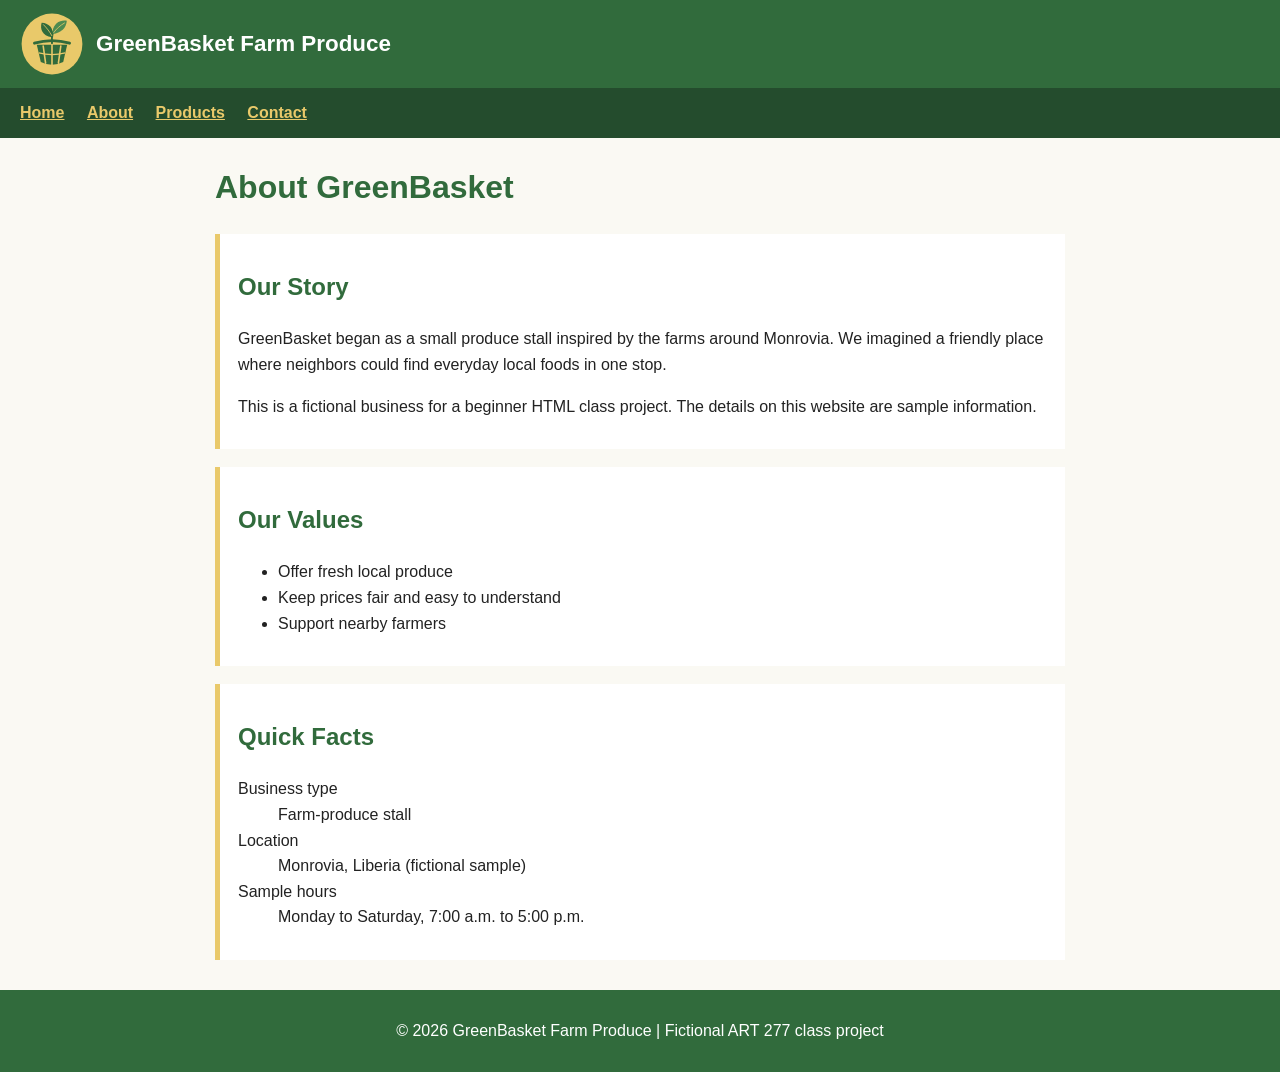
==== about.html @ 5e290a11 "Build GreenBasket farm produce website" ====
<!DOCTYPE html>
<html lang="en">
<head>
  <meta charset="UTF-8">
  <meta name="viewport" content="width=device-width, initial-scale=1.0">
  <title>GreenBasket Farm Produce | About</title>
  <link rel="stylesheet" href="style.css">
</head>
<body>
  <!-- The header shows the stall logo and name. -->
  <header>
    <img src="images/logo.svg" alt="GreenBasket leaf growing from a produce basket">
    <span class="brand">GreenBasket Farm Produce</span>
  </header>

  <!-- These links let visitors move between all four pages. -->
  <nav aria-label="Main navigation">
    <a href="index.html">Home</a>
    <a href="about.html">About</a>
    <a href="services.html">Products</a>
    <a href="contact.html">Contact</a>
  </nav>

  <!-- The main section groups the story, values, and quick facts. -->
  <main>
    <h1>About GreenBasket</h1>
    <!-- This paragraph group tells the fictional business story. -->
    <div class="box">
      <h2>Our Story</h2>
      <p>GreenBasket began as a small produce stall inspired by the farms around Monrovia. We imagined a friendly place where neighbors could find everyday local foods in one stop.</p>
      <p>This is a fictional business for a beginner HTML class project. The details on this website are sample information.</p>
    </div>

    <!-- This unordered list names the values behind the stall. -->
    <div class="box">
      <h2>Our Values</h2>
      <ul>
        <li>Offer fresh local produce</li>
        <li>Keep prices fair and easy to understand</li>
        <li>Support nearby farmers</li>
      </ul>
    </div>

    <!-- This description list pairs quick-fact terms with their details. -->
    <div class="box">
      <h2>Quick Facts</h2>
      <dl>
        <dt>Business type</dt><dd>Farm-produce stall</dd>
        <dt>Location</dt><dd>Monrovia, Liberia (fictional sample)</dd>
        <dt>Sample hours</dt><dd>Monday to Saturday, 7:00 a.m. to 5:00 p.m.</dd>
      </dl>
    </div>
  </main>

  <!-- The footer identifies this as a class project. -->
  <footer><p>&copy; 2026 GreenBasket Farm Produce | Fictional ART 277 class project</p></footer>
</body>
</html>
---- style.css ----
/* These colors are used throughout the GreenBasket pages. */
:root {
  --green: #316B3C;
  --gold: #E9C96A;
}

/* Basic text and page colors keep the site easy to read. */
body {
  margin: 0;
  font-family: Arial, sans-serif;
  line-height: 1.6;
  color: #222;
  background: #faf9f3;
}

/* The header holds the logo and the business name. */
header {
  display: flex;
  align-items: center;
  gap: 12px;
  padding: 12px 20px;
  background: var(--green);
  color: white;
}

header img { width: 64px; height: 64px; }
.brand { font-size: 1.4rem; font-weight: bold; }

/* The navigation links appear below the header. */
nav { padding: 12px 20px; background: #244c2d; }
nav a { margin-right: 18px; color: var(--gold); font-weight: bold; }
nav a:hover { color: white; }

/* Main content stays centered and readable on wide screens. */
main { max-width: 850px; margin: 24px auto; padding: 0 20px; }
h1, h2 { color: var(--green); }
.box { margin: 18px 0; padding: 14px 18px; background: white; border-left: 5px solid var(--gold); }
.highlight { color: var(--green); font-weight: bold; }
.home-image { display: block; width: 100%; max-width: 520px; height: auto; }

/* Produce pictures sit beside each other when there is enough room. */
.produce-gallery { display: flex; flex-wrap: wrap; gap: 12px; }
.produce-gallery figure { margin: 0; text-align: center; }
.produce-gallery img { display: block; width: 220px; height: 160px; object-fit: cover; border: 2px solid var(--gold); }
.produce-gallery figcaption { font-weight: bold; }

/* The price table uses clear borders and headings. */
table { width: 100%; border-collapse: collapse; background: white; }
th, td { padding: 9px; border: 1px solid #999; text-align: left; }
th { background: var(--green); color: white; }

/* Form controls are shown on separate lines with clear labels. */
label { display: block; margin-top: 12px; font-weight: bold; }
input, select, textarea { box-sizing: border-box; display: block; width: 100%; max-width: 420px; padding: 8px; font: inherit; }
button { margin-top: 14px; padding: 9px 16px; border: 0; background: var(--green); color: white; font: inherit; cursor: pointer; }
button:hover { background: #244c2d; }

/* The footer closes every page with the project note. */
footer { margin-top: 30px; padding: 12px; background: var(--green); color: white; text-align: center; }

/* On narrow screens, navigation links get more room to wrap. */
@media (max-width: 480px) {
  nav a { display: inline-block; margin: 4px 14px 4px 0; }
  .brand { font-size: 1.1rem; }
}
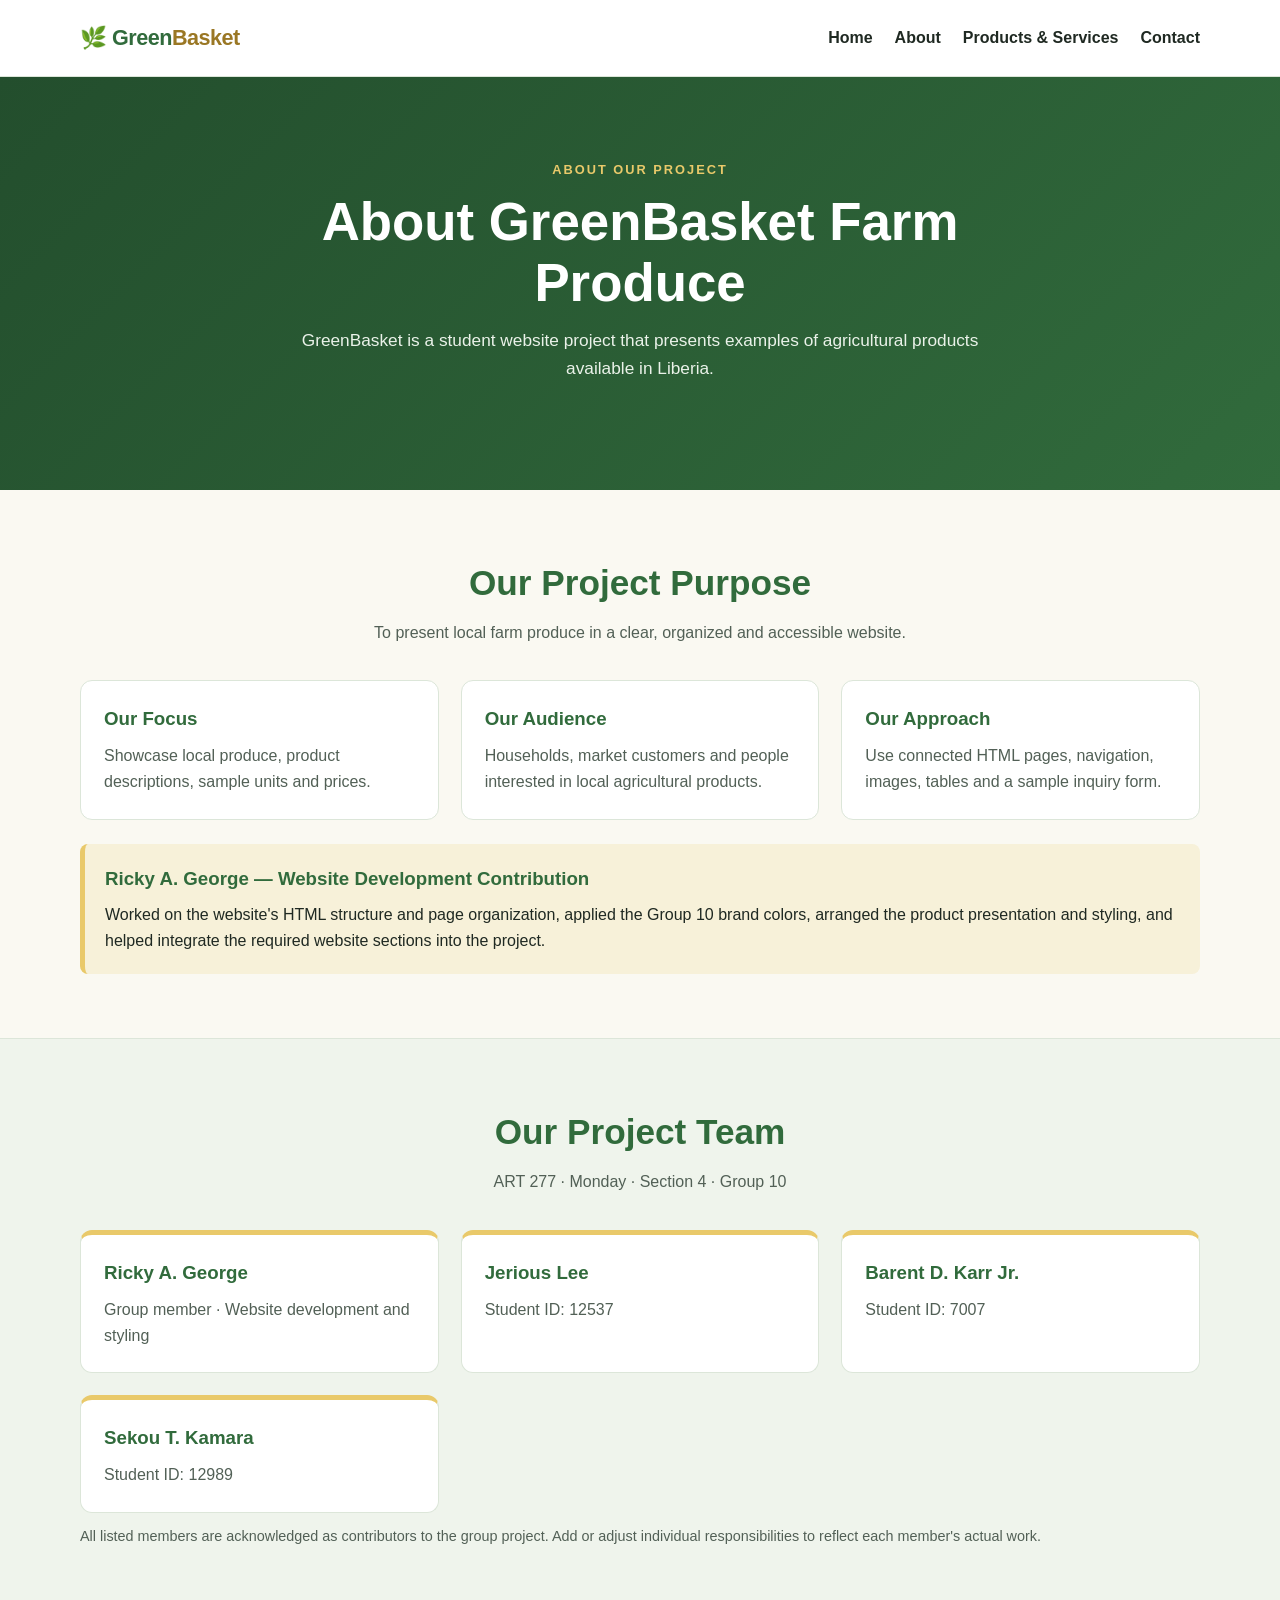
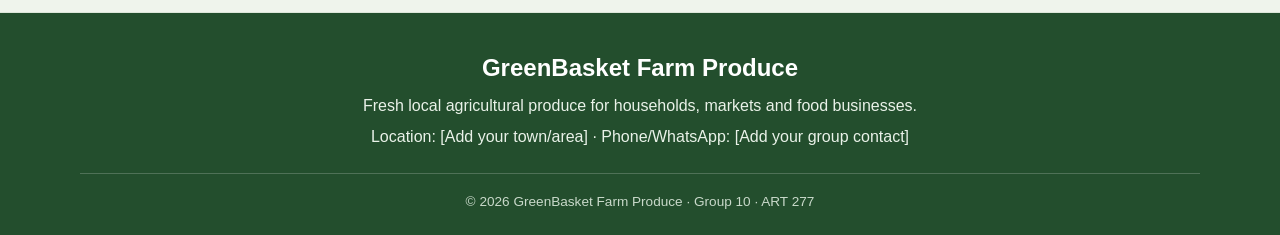
==== commit 5e369595: "Publish full Group 10 GreenBasket website" ====
--- a/about.html
+++ b/about.html
@@ -1,58 +1,32 @@
 <!DOCTYPE html>
-<html lang="en">
-<head>
-  <meta charset="UTF-8">
-  <meta name="viewport" content="width=device-width, initial-scale=1.0">
-  <title>GreenBasket Farm Produce | About</title>
-  <link rel="stylesheet" href="style.css">
-</head>
-<body>
-  <!-- The header shows the stall logo and name. -->
-  <header>
-    <img src="images/logo.svg" alt="GreenBasket leaf growing from a produce basket">
-    <span class="brand">GreenBasket Farm Produce</span>
-  </header>
-
-  <!-- These links let visitors move between all four pages. -->
-  <nav aria-label="Main navigation">
-    <a href="index.html">Home</a>
-    <a href="about.html">About</a>
-    <a href="services.html">Products</a>
-    <a href="contact.html">Contact</a>
-  </nav>
-
-  <!-- The main section groups the story, values, and quick facts. -->
-  <main>
-    <h1>About GreenBasket</h1>
-    <!-- This paragraph group tells the fictional business story. -->
-    <div class="box">
-      <h2>Our Story</h2>
-      <p>GreenBasket began as a small produce stall inspired by the farms around Monrovia. We imagined a friendly place where neighbors could find everyday local foods in one stop.</p>
-      <p>This is a fictional business for a beginner HTML class project. The details on this website are sample information.</p>
-    </div>
-
-    <!-- This unordered list names the values behind the stall. -->
-    <div class="box">
-      <h2>Our Values</h2>
-      <ul>
-        <li>Offer fresh local produce</li>
-        <li>Keep prices fair and easy to understand</li>
-        <li>Support nearby farmers</li>
-      </ul>
-    </div>
-
-    <!-- This description list pairs quick-fact terms with their details. -->
-    <div class="box">
-      <h2>Quick Facts</h2>
-      <dl>
-        <dt>Business type</dt><dd>Farm-produce stall</dd>
-        <dt>Location</dt><dd>Monrovia, Liberia (fictional sample)</dd>
-        <dt>Sample hours</dt><dd>Monday to Saturday, 7:00 a.m. to 5:00 p.m.</dd>
-      </dl>
-    </div>
-  </main>
-
-  <!-- The footer identifies this as a class project. -->
-  <footer><p>&copy; 2026 GreenBasket Farm Produce | Fictional ART 277 class project</p></footer>
-</body>
-</html>
+<html lang="en"><head><meta charset="UTF-8"><meta name="viewport" content="width=device-width, initial-scale=1.0">
+<title>About GreenBasket | Our Team</title><link rel="stylesheet" href="style.css"></head><body>
+<header class="site-header"><div class="container navbar">
+<a class="brand" href="index.html">🌿 Green<span>Basket</span></a>
+<nav aria-label="Main navigation"><ul class="nav-links">
+<li><a href="index.html">Home</a></li><li><a href="about.html">About</a></li>
+<li><a href="services.html">Products &amp; Services</a></li><li><a href="contact.html">Contact</a></li>
+</ul></nav></div></header><main>
+<section class="hero"><div class="hero-content"><div class="eyebrow">About our project</div><h1>About GreenBasket Farm Produce</h1>
+<p>GreenBasket is a student website project that presents examples of agricultural products available in Liberia.</p></div></section>
+<section><div class="container"><div class="section-heading"><h2>Our Project Purpose</h2><p>To present local farm produce in a clear, organized and accessible website.</p></div>
+<div class="grid"><div class="info-card"><h3>Our Focus</h3><p>Showcase local produce, product descriptions, sample units and prices.</p></div>
+<div class="info-card"><h3>Our Audience</h3><p>Households, market customers and people interested in local agricultural products.</p></div>
+<div class="info-card"><h3>Our Approach</h3><p>Use connected HTML pages, navigation, images, tables and a sample inquiry form.</p></div></div>
+<div class="contribution"><h3>Ricky A. George — Website Development Contribution</h3>
+<p>Worked on the website's HTML structure and page organization, applied the Group 10 brand colors, arranged the product presentation and styling, and helped integrate the required website sections into the project.</p></div>
+</div></section>
+<section class="soft-section"><div class="container"><div class="section-heading"><h2>Our Project Team</h2><p>ART 277 · Monday · Section 4 · Group 10</p></div>
+<div class="grid">
+<div class="info-card team-card"><h3>Ricky A. George</h3><p>Group member · Website development and styling</p></div>
+<div class="info-card team-card"><h3>Jerious Lee</h3><p>Student ID: 12537</p></div>
+<div class="info-card team-card"><h3>Barent D. Karr Jr.</h3><p>Student ID: 7007</p></div>
+<div class="info-card team-card"><h3>Sekou T. Kamara</h3><p>Student ID: 12989</p></div>
+</div><p class="note">All listed members are acknowledged as contributors to the group project. Add or adjust individual responsibilities to reflect each member's actual work.</p>
+</div></section>
+</main><footer><div class="container">
+<h2>GreenBasket Farm Produce</h2>
+<p>Fresh local agricultural produce for households, markets and food businesses.</p>
+<p>Location: [Add your town/area] · Phone/WhatsApp: [Add your group contact]</p>
+<div class="footer-bottom">© 2026 GreenBasket Farm Produce · Group 10 · ART 277</div>
+</div></footer></body></html>
--- a/style.css
+++ b/style.css
@@ -1,65 +1,190 @@
-/* These colors are used throughout the GreenBasket pages. */
 :root {
-  --green: #316B3C;
-  --gold: #E9C96A;
+  --primary-green: #316B3C;
+  --secondary-green: #427D4B;
+  --accent-yellow: #E9C96A;
+  --accent-yellow-hover: #D8B653;
+  --cream: #FAF9F2;
+  --white: #FFFFFF;
+  --tint: #EFF4EC;
+  --dark: #1F2922;
+  --muted: #526056;
+  --border: #DCE6D9;
+  --radius: 12px;
+  --shadow: 0 5px 18px rgba(49, 107, 60, .09);
 }
 
-/* Basic text and page colors keep the site easy to read. */
+* { box-sizing: border-box; margin: 0; padding: 0; }
+html { scroll-behavior: smooth; }
 body {
-  margin: 0;
-  font-family: Arial, sans-serif;
-  line-height: 1.6;
-  color: #222;
-  background: #faf9f3;
+  font-family: Arial, Helvetica, sans-serif;
+  background: var(--cream);
+  color: var(--dark);
+  line-height: 1.65;
 }
+img { display: block; max-width: 100%; }
+a { color: inherit; text-decoration: none; }
+.container { width: min(92%, 1120px); margin: auto; }
 
-/* The header holds the logo and the business name. */
-header {
+.site-header {
+  background: var(--white);
+  border-bottom: 1px solid var(--border);
+  position: sticky;
+  top: 0;
+  z-index: 10;
+}
+.navbar {
+  min-height: 76px;
   display: flex;
   align-items: center;
-  gap: 12px;
+  justify-content: space-between;
+  gap: 20px;
+}
+.brand {
+  color: var(--primary-green);
+  font-size: 1.35rem;
+  font-weight: 800;
+  letter-spacing: -.5px;
+}
+.brand span { color: #9A7724; }
+.nav-links {
+  list-style: none;
+  display: flex;
+  flex-wrap: wrap;
+  gap: 22px;
+}
+.nav-links a { font-weight: 700; color: var(--dark); }
+.nav-links a:hover, .nav-links a.active { color: var(--primary-green); }
+
+.hero {
+  color: var(--white);
+  text-align: center;
+  padding: 82px 18px;
+  background: linear-gradient(135deg, #234E2D, var(--primary-green));
+}
+.hero-content { max-width: 790px; margin: auto; }
+.eyebrow {
+  color: var(--accent-yellow);
+  text-transform: uppercase;
+  letter-spacing: 2px;
+  font-size: .8rem;
+  font-weight: 800;
+}
+.hero h1 { font-size: clamp(2rem, 5vw, 3.3rem); line-height: 1.15; margin: 12px 0; }
+.hero p { color: #EAF2E9; font-size: 1.08rem; margin: 0 auto 25px; max-width: 700px; }
+.button {
+  display: inline-block;
   padding: 12px 20px;
-  background: var(--green);
-  color: white;
+  border-radius: 8px;
+  background: var(--accent-yellow);
+  color: #243B27;
+  font-weight: 800;
+  border: 0;
+  cursor: pointer;
 }
+.button:hover { background: var(--accent-yellow-hover); }
+.button-outline {
+  background: transparent;
+  color: var(--white);
+  border: 1px solid rgba(255,255,255,.75);
+  margin-left: 8px;
+}
+.button-outline:hover { background: rgba(255,255,255,.12); }
 
-header img { width: 64px; height: 64px; }
-.brand { font-size: 1.4rem; font-weight: bold; }
+section { padding: 64px 0; }
+.section-heading { text-align: center; max-width: 720px; margin: 0 auto 34px; }
+.section-heading h2 { color: var(--primary-green); font-size: clamp(1.7rem, 4vw, 2.2rem); }
+.section-heading p { color: var(--muted); margin-top: 8px; }
+.grid { display: grid; grid-template-columns: repeat(3, 1fr); gap: 22px; }
+.card {
+  background: var(--white);
+  border: 1px solid var(--border);
+  border-radius: var(--radius);
+  overflow: hidden;
+  box-shadow: var(--shadow);
+}
+.card-body { padding: 20px; }
+.card h3 { color: var(--primary-green); margin-bottom: 7px; }
+.card p { color: var(--muted); }
+.product-image { background: var(--tint); aspect-ratio: 4 / 3; overflow: hidden; }
+.product-image img { width: 100%; height: 100%; object-fit: cover; }
+.tag {
+  display: inline-block;
+  background: var(--tint);
+  color: var(--primary-green);
+  border-radius: 30px;
+  padding: 4px 10px;
+  font-size: .75rem;
+  font-weight: 800;
+  margin-bottom: 10px;
+}
+.soft-section { background: var(--tint); border-block: 1px solid var(--border); }
+.info-card {
+  padding: 23px;
+  border: 1px solid var(--border);
+  border-radius: var(--radius);
+  background: var(--white);
+}
+.info-card h3 { color: var(--primary-green); margin-bottom: 8px; }
+.info-card p { color: var(--muted); }
+.team-card { border-top: 5px solid var(--accent-yellow); }
+.contribution {
+  background: #F7F1D9;
+  border-left: 5px solid var(--accent-yellow);
+  border-radius: 8px;
+  padding: 20px;
+  margin-top: 24px;
+}
+.contribution h3 { color: var(--primary-green); margin-bottom: 7px; }
 
-/* The navigation links appear below the header. */
-nav { padding: 12px 20px; background: #244c2d; }
-nav a { margin-right: 18px; color: var(--gold); font-weight: bold; }
-nav a:hover { color: white; }
+.table-wrap { overflow-x: auto; background: var(--white); border-radius: var(--radius); box-shadow: var(--shadow); }
+table { width: 100%; border-collapse: collapse; min-width: 560px; }
+th, td { padding: 15px 17px; text-align: left; border-bottom: 1px solid var(--border); }
+th { background: var(--primary-green); color: var(--white); }
+tr:nth-child(even) td { background: #F7FAF5; }
+.note { color: var(--muted); font-size: .9rem; margin-top: 12px; }
 
-/* Main content stays centered and readable on wide screens. */
-main { max-width: 850px; margin: 24px auto; padding: 0 20px; }
-h1, h2 { color: var(--green); }
-.box { margin: 18px 0; padding: 14px 18px; background: white; border-left: 5px solid var(--gold); }
-.highlight { color: var(--green); font-weight: bold; }
-.home-image { display: block; width: 100%; max-width: 520px; height: auto; }
+.steps { counter-reset: step; }
+.step { position: relative; }
+.step-number {
+  display: inline-block;
+  background: var(--accent-yellow);
+  color: var(--primary-green);
+  padding: 4px 11px;
+  border-radius: 6px;
+  font-weight: 800;
+  margin-bottom: 10px;
+}
+form { display: grid; gap: 14px; }
+label { display: block; font-weight: 700; margin-bottom: 5px; }
+input, select, textarea {
+  width: 100%;
+  padding: 12px;
+  border: 1px solid #C8D5C7;
+  border-radius: 7px;
+  background: var(--white);
+  font: inherit;
+}
+textarea { min-height: 125px; resize: vertical; }
+.form-note { color: var(--muted); font-size: .9rem; }
 
-/* Produce pictures sit beside each other when there is enough room. */
-.produce-gallery { display: flex; flex-wrap: wrap; gap: 12px; }
-.produce-gallery figure { margin: 0; text-align: center; }
-.produce-gallery img { display: block; width: 220px; height: 160px; object-fit: cover; border: 2px solid var(--gold); }
-.produce-gallery figcaption { font-weight: bold; }
+footer {
+  background: #234E2D;
+  color: #EAF2E9;
+  text-align: center;
+  padding: 35px 0 22px;
+}
+footer h2 { color: var(--white); margin-bottom: 5px; }
+footer p { margin: 5px 0; }
+.footer-bottom { border-top: 1px solid rgba(255,255,255,.2); margin-top: 22px; padding-top: 17px; font-size: .85rem; color: #C9D9CA; }
 
-/* The price table uses clear borders and headings. */
-table { width: 100%; border-collapse: collapse; background: white; }
-th, td { padding: 9px; border: 1px solid #999; text-align: left; }
-th { background: var(--green); color: white; }
-
-/* Form controls are shown on separate lines with clear labels. */
-label { display: block; margin-top: 12px; font-weight: bold; }
-input, select, textarea { box-sizing: border-box; display: block; width: 100%; max-width: 420px; padding: 8px; font: inherit; }
-button { margin-top: 14px; padding: 9px 16px; border: 0; background: var(--green); color: white; font: inherit; cursor: pointer; }
-button:hover { background: #244c2d; }
-
-/* The footer closes every page with the project note. */
-footer { margin-top: 30px; padding: 12px; background: var(--green); color: white; text-align: center; }
-
-/* On narrow screens, navigation links get more room to wrap. */
-@media (max-width: 480px) {
-  nav a { display: inline-block; margin: 4px 14px 4px 0; }
-  .brand { font-size: 1.1rem; }
+@media (max-width: 760px) {
+  .navbar { flex-direction: column; justify-content: center; padding: 15px 0; }
+  .nav-links { justify-content: center; gap: 13px 18px; }
+  .grid { grid-template-columns: 1fr 1fr; }
+  section { padding: 48px 0; }
+  .hero { padding: 62px 16px; }
 }
+@media (max-width: 520px) {
+  .grid { grid-template-columns: 1fr; }
+  .button-outline { margin: 10px 0 0; }
+}
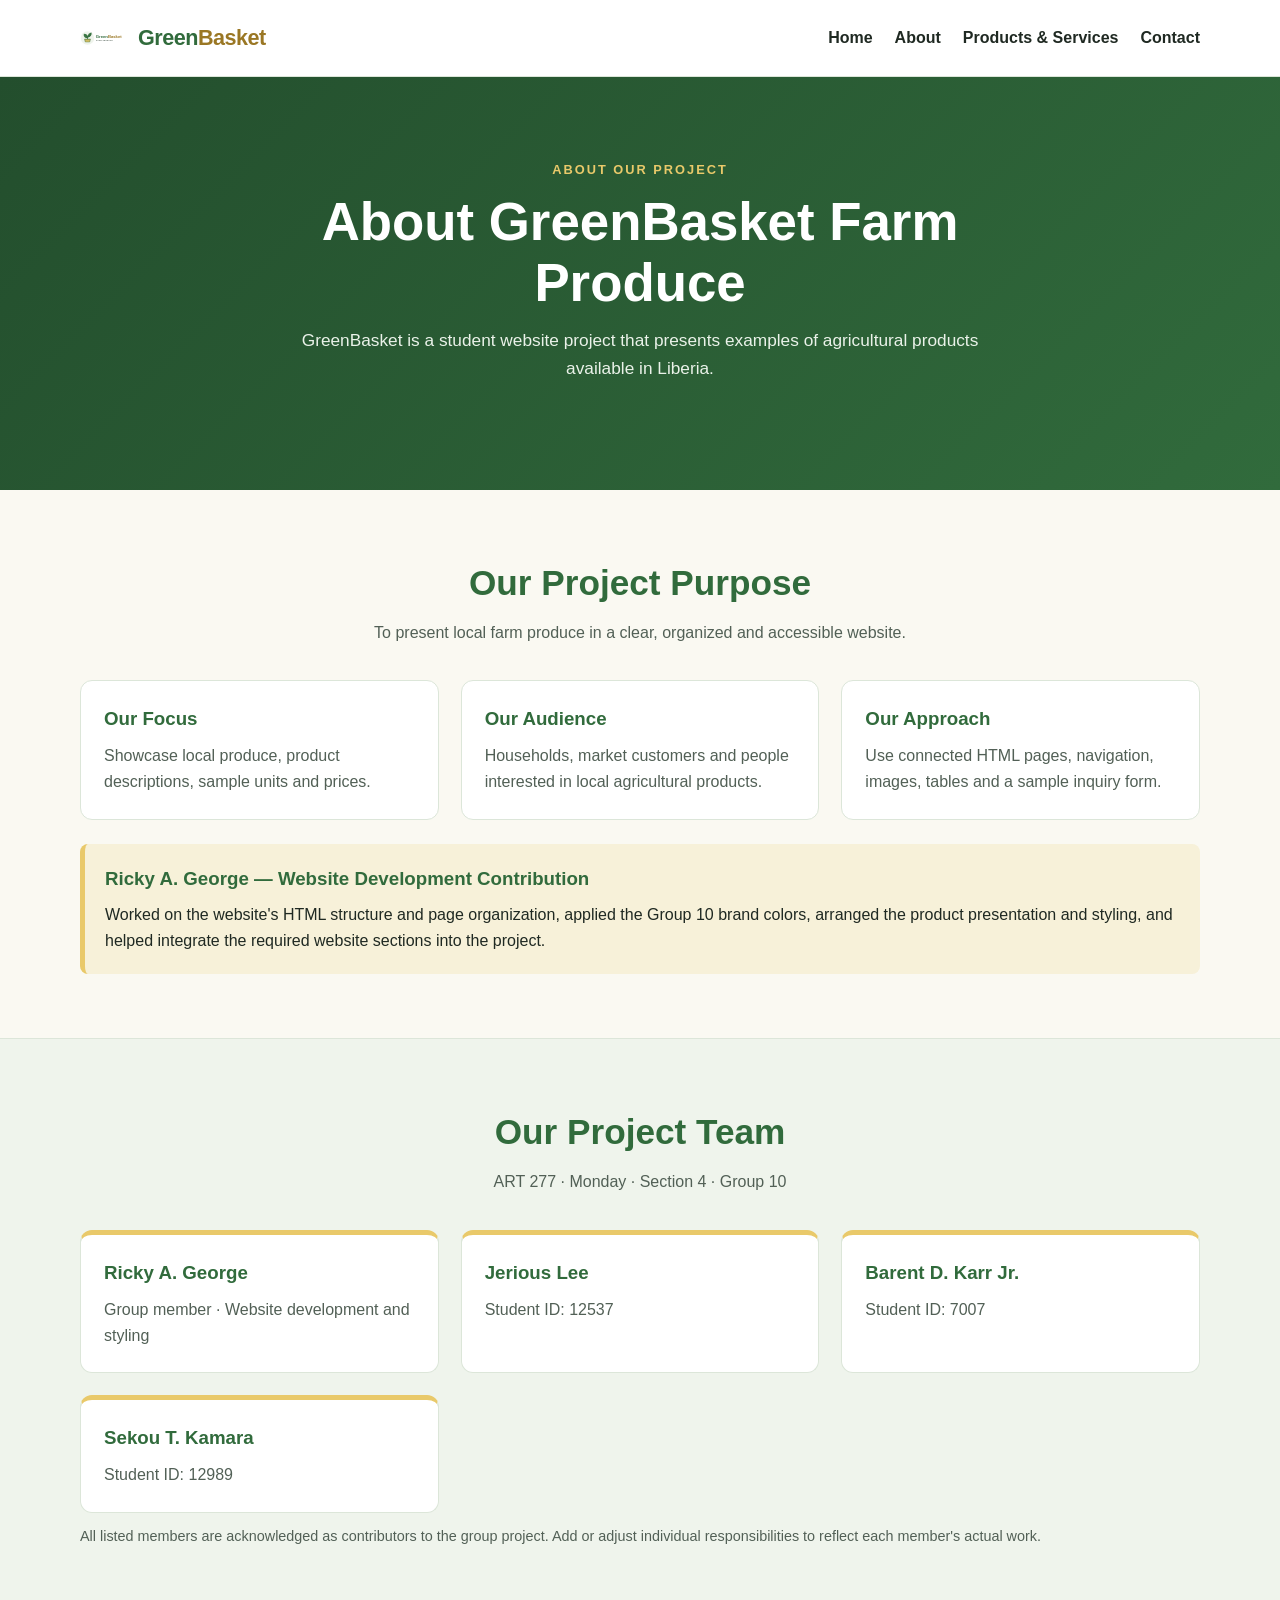
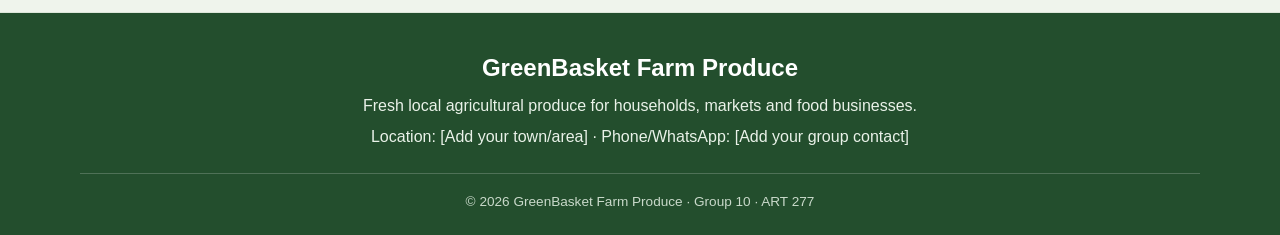
==== commit 47395d18: "Replace produce SVGs with refreshed GreenBasket logo" ====
--- a/about.html
+++ b/about.html
@@ -1,8 +1,8 @@
-<!DOCTYPE html>
+﻿<!DOCTYPE html>
 <html lang="en"><head><meta charset="UTF-8"><meta name="viewport" content="width=device-width, initial-scale=1.0">
 <title>About GreenBasket | Our Team</title><link rel="stylesheet" href="style.css"></head><body>
 <header class="site-header"><div class="container navbar">
-<a class="brand" href="index.html">🌿 Green<span>Basket</span></a>
+<a class="brand" href="index.html"><img src="images/logo.svg" alt="" /><span class="brand-name">Green<span>Basket</span></span></a>
 <nav aria-label="Main navigation"><ul class="nav-links">
 <li><a href="index.html">Home</a></li><li><a href="about.html">About</a></li>
 <li><a href="services.html">Products &amp; Services</a></li><li><a href="contact.html">Contact</a></li>
@@ -30,3 +30,4 @@
 <p>Location: [Add your town/area] · Phone/WhatsApp: [Add your group contact]</p>
 <div class="footer-bottom">© 2026 GreenBasket Farm Produce · Group 10 · ART 277</div>
 </div></footer></body></html>
+
--- a/style.css
+++ b/style.css
@@ -1,4 +1,4 @@
-:root {
+﻿:root {
   --primary-green: #316B3C;
   --secondary-green: #427D4B;
   --accent-yellow: #E9C96A;
@@ -45,7 +45,9 @@
   font-weight: 800;
   letter-spacing: -.5px;
 }
-.brand span { color: #9A7724; }
+.brand-name > span { color: #9A7724; }
+.brand { display: inline-flex; align-items: center; gap: 10px; }
+.brand > img { width: 48px; height: 48px; }
 .nav-links {
   list-style: none;
   display: flex;
@@ -188,3 +190,5 @@
   .grid { grid-template-columns: 1fr; }
   .button-outline { margin: 10px 0 0; }
 }
+
+
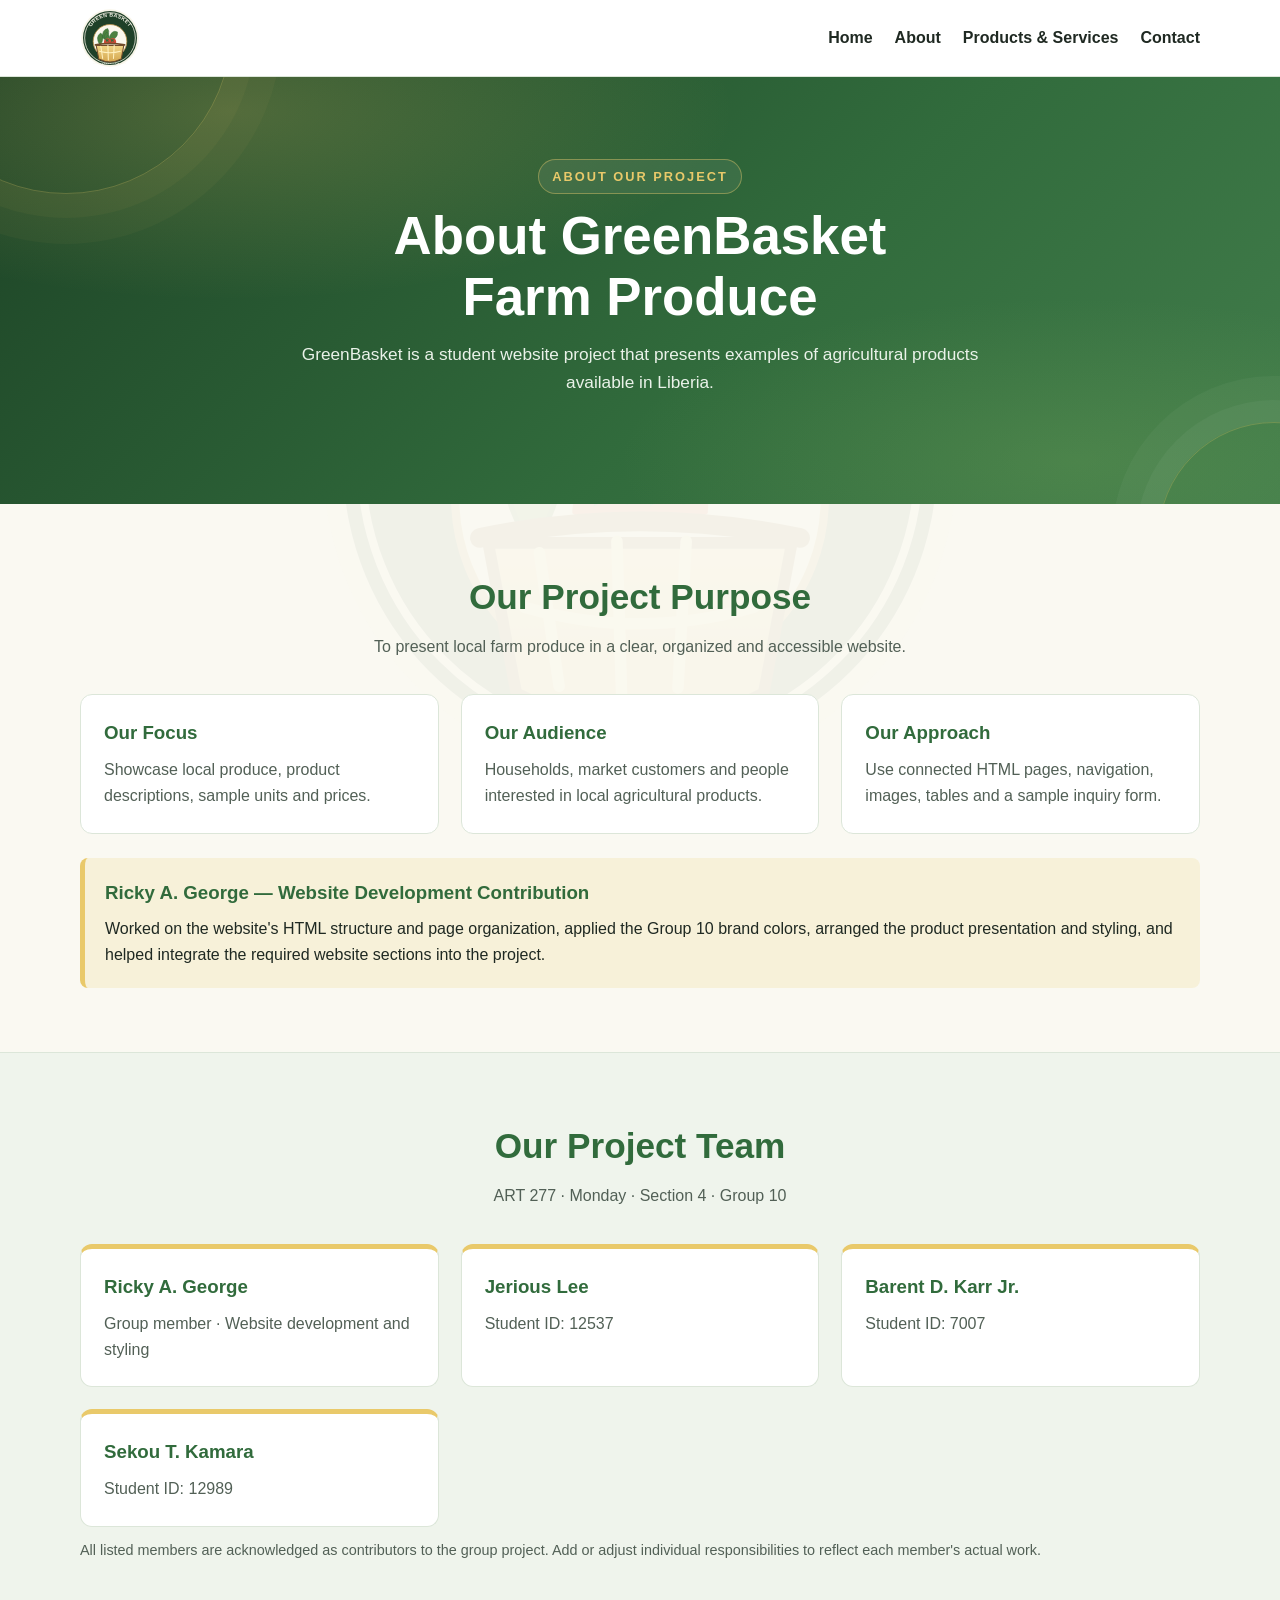
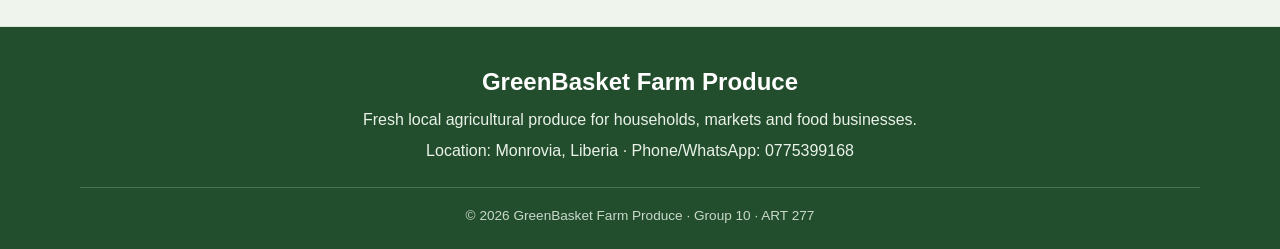
==== commit 66c30e74: "Use GreenBasket seal, watermark, and local contact details" ====
--- a/about.html
+++ b/about.html
@@ -2,7 +2,7 @@
 <html lang="en"><head><meta charset="UTF-8"><meta name="viewport" content="width=device-width, initial-scale=1.0">
 <title>About GreenBasket | Our Team</title><link rel="stylesheet" href="style.css"></head><body>
 <header class="site-header"><div class="container navbar">
-<a class="brand" href="index.html"><img src="images/logo.svg" alt="" /><span class="brand-name">Green<span>Basket</span></span></a>
+<a class="brand" href="index.html"><img src="images/logo.svg" alt="Green Basket Farm Produce logo" /></a>
 <nav aria-label="Main navigation"><ul class="nav-links">
 <li><a href="index.html">Home</a></li><li><a href="about.html">About</a></li>
 <li><a href="services.html">Products &amp; Services</a></li><li><a href="contact.html">Contact</a></li>
@@ -27,7 +27,9 @@
 </main><footer><div class="container">
 <h2>GreenBasket Farm Produce</h2>
 <p>Fresh local agricultural produce for households, markets and food businesses.</p>
-<p>Location: [Add your town/area] · Phone/WhatsApp: [Add your group contact]</p>
+<p>Location: Monrovia, Liberia · Phone/WhatsApp: 0775399168</p>
 <div class="footer-bottom">© 2026 GreenBasket Farm Produce · Group 10 · ART 277</div>
 </div></footer></body></html>
 
+
+
--- a/style.css
+++ b/style.css
@@ -192,3 +192,35 @@
 }
 
 
+
+/* Fresh, lively details for the GreenBasket experience. */
+:root { --shadow: 0 12px 30px rgba(49, 107, 60, .12); }
+.site-header { backdrop-filter: blur(14px); background: rgba(255,255,255,.94); }
+.brand > img { width: 54px; height: 54px; transition: transform .25s ease; }
+.brand:hover > img { transform: rotate(-7deg) scale(1.06); }
+.nav-links a { position: relative; padding: 8px 0; }
+.nav-links a::after { content: ""; position: absolute; left: 0; right: 100%; bottom: 2px; height: 2px; background: var(--accent-yellow); transition: right .2s ease; }
+.nav-links a:hover::after, .nav-links a.active::after { right: 0; }
+.hero { position: relative; isolation: isolate; overflow: hidden; background: radial-gradient(ellipse at 18% 8%, rgba(233,201,106,.22), transparent 34%), radial-gradient(ellipse at 84% 90%, rgba(125,174,91,.24), transparent 30%), linear-gradient(135deg, #1D4326, #316B3C 58%, #427D4B); }
+.hero::before, .hero::after { content: ""; position: absolute; z-index: -1; border: 1px solid rgba(233,201,106,.26); border-radius: 50%; }
+.hero::before { width: 330px; height: 330px; top: -215px; left: -100px; box-shadow: 0 0 0 24px rgba(233,201,106,.04), 0 0 0 50px rgba(233,201,106,.035); }
+.hero::after { width: 230px; height: 230px; right: -110px; bottom: -150px; box-shadow: 0 0 0 22px rgba(255,255,255,.04), 0 0 0 46px rgba(255,255,255,.035); }
+.eyebrow { display: inline-block; padding: 6px 13px; border: 1px solid rgba(233,201,106,.42); border-radius: 999px; background: rgba(255,255,255,.07); }
+.hero h1 { text-wrap: balance; }
+.button { box-shadow: 0 7px 18px rgba(10,35,15,.18); transition: transform .2s ease, box-shadow .2s ease, background .2s ease; }
+.button:hover { transform: translateY(-3px); box-shadow: 0 11px 22px rgba(10,35,15,.23); }
+.card { transition: transform .25s ease, box-shadow .25s ease; }
+.card:hover { transform: translateY(-7px); box-shadow: 0 18px 36px rgba(49,107,60,.17); }
+.product-image img { transition: transform .45s cubic-bezier(.2,.7,.2,1); }
+.card:hover .product-image img { transform: scale(1.055); }
+.info-card { transition: transform .2s ease, border-color .2s ease, box-shadow .2s ease; }
+.info-card:hover { transform: translateY(-4px); border-color: rgba(49,107,60,.3); box-shadow: var(--shadow); }
+th { background: linear-gradient(105deg, #316B3C, #427D4B); }
+@media (prefers-reduced-motion: reduce) { *, *::before, *::after { scroll-behavior: auto !important; transition-duration: .01ms !important; animation-duration: .01ms !important; } }
+
+body::before { content: ''; position: fixed; inset: 0; z-index: 0; pointer-events: none; background: url('images/logo.svg') center 55% / min(72vw, 660px) no-repeat; opacity: .045; }
+
+
+body > * { position: relative; z-index: 1; }
+.brand > img { width: 60px; height: 60px; object-fit: contain; }
+
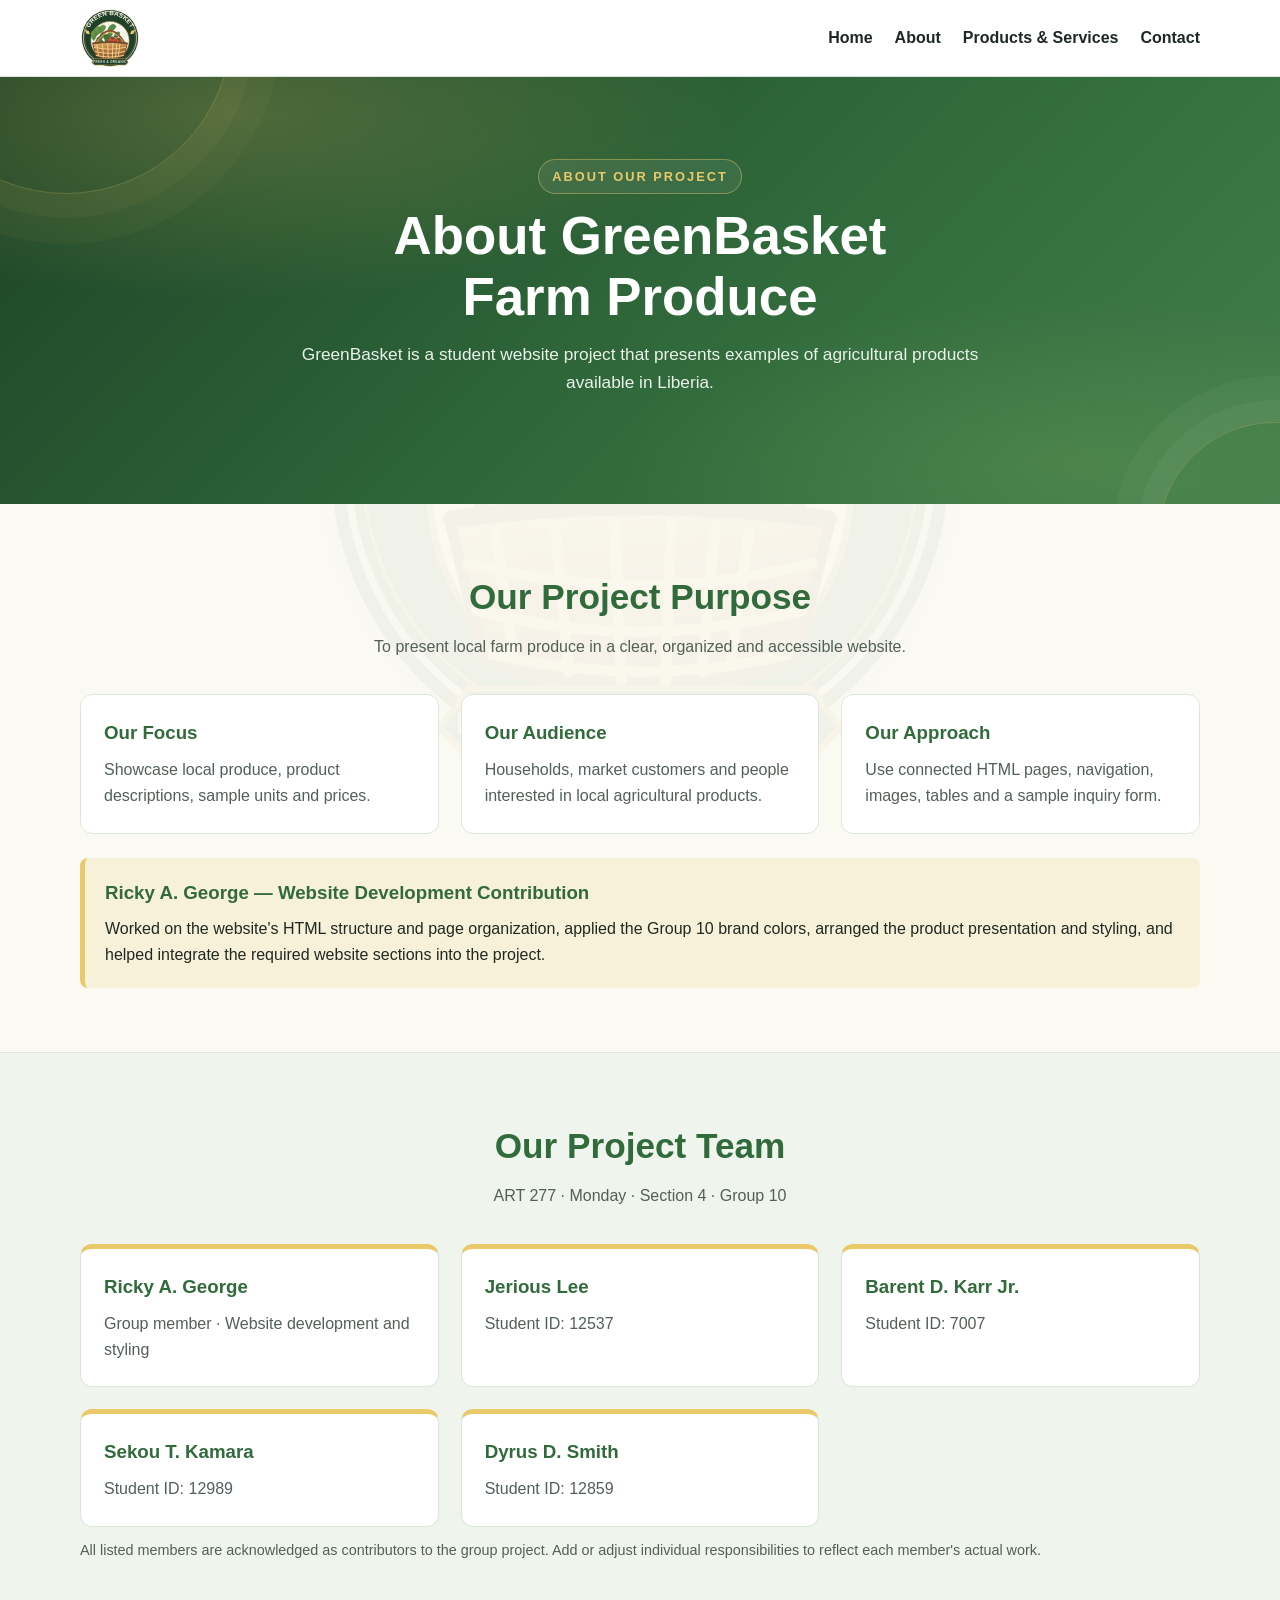
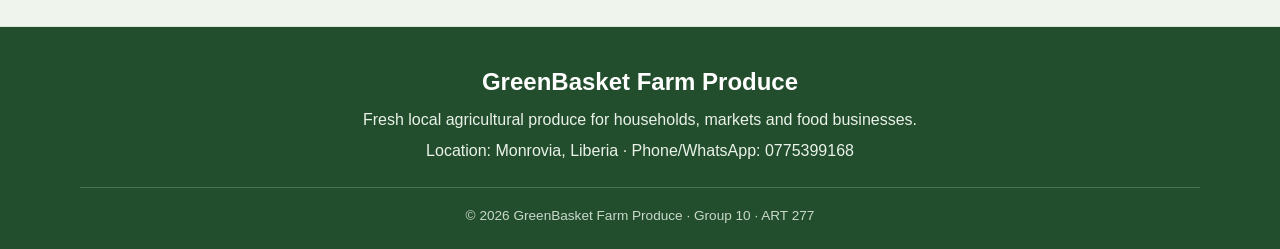
==== commit d0e26b22: "Use supplied seal style and add Dyrus Smith to team" ====
--- a/about.html
+++ b/about.html
@@ -22,6 +22,7 @@
 <div class="info-card team-card"><h3>Jerious Lee</h3><p>Student ID: 12537</p></div>
 <div class="info-card team-card"><h3>Barent D. Karr Jr.</h3><p>Student ID: 7007</p></div>
 <div class="info-card team-card"><h3>Sekou T. Kamara</h3><p>Student ID: 12989</p></div>
+<div class="info-card team-card"><h3>Dyrus D. Smith</h3><p>Student ID: 12859</p></div>
 </div><p class="note">All listed members are acknowledged as contributors to the group project. Add or adjust individual responsibilities to reflect each member's actual work.</p>
 </div></section>
 </main><footer><div class="container">
@@ -33,3 +34,4 @@
 
 
 
+
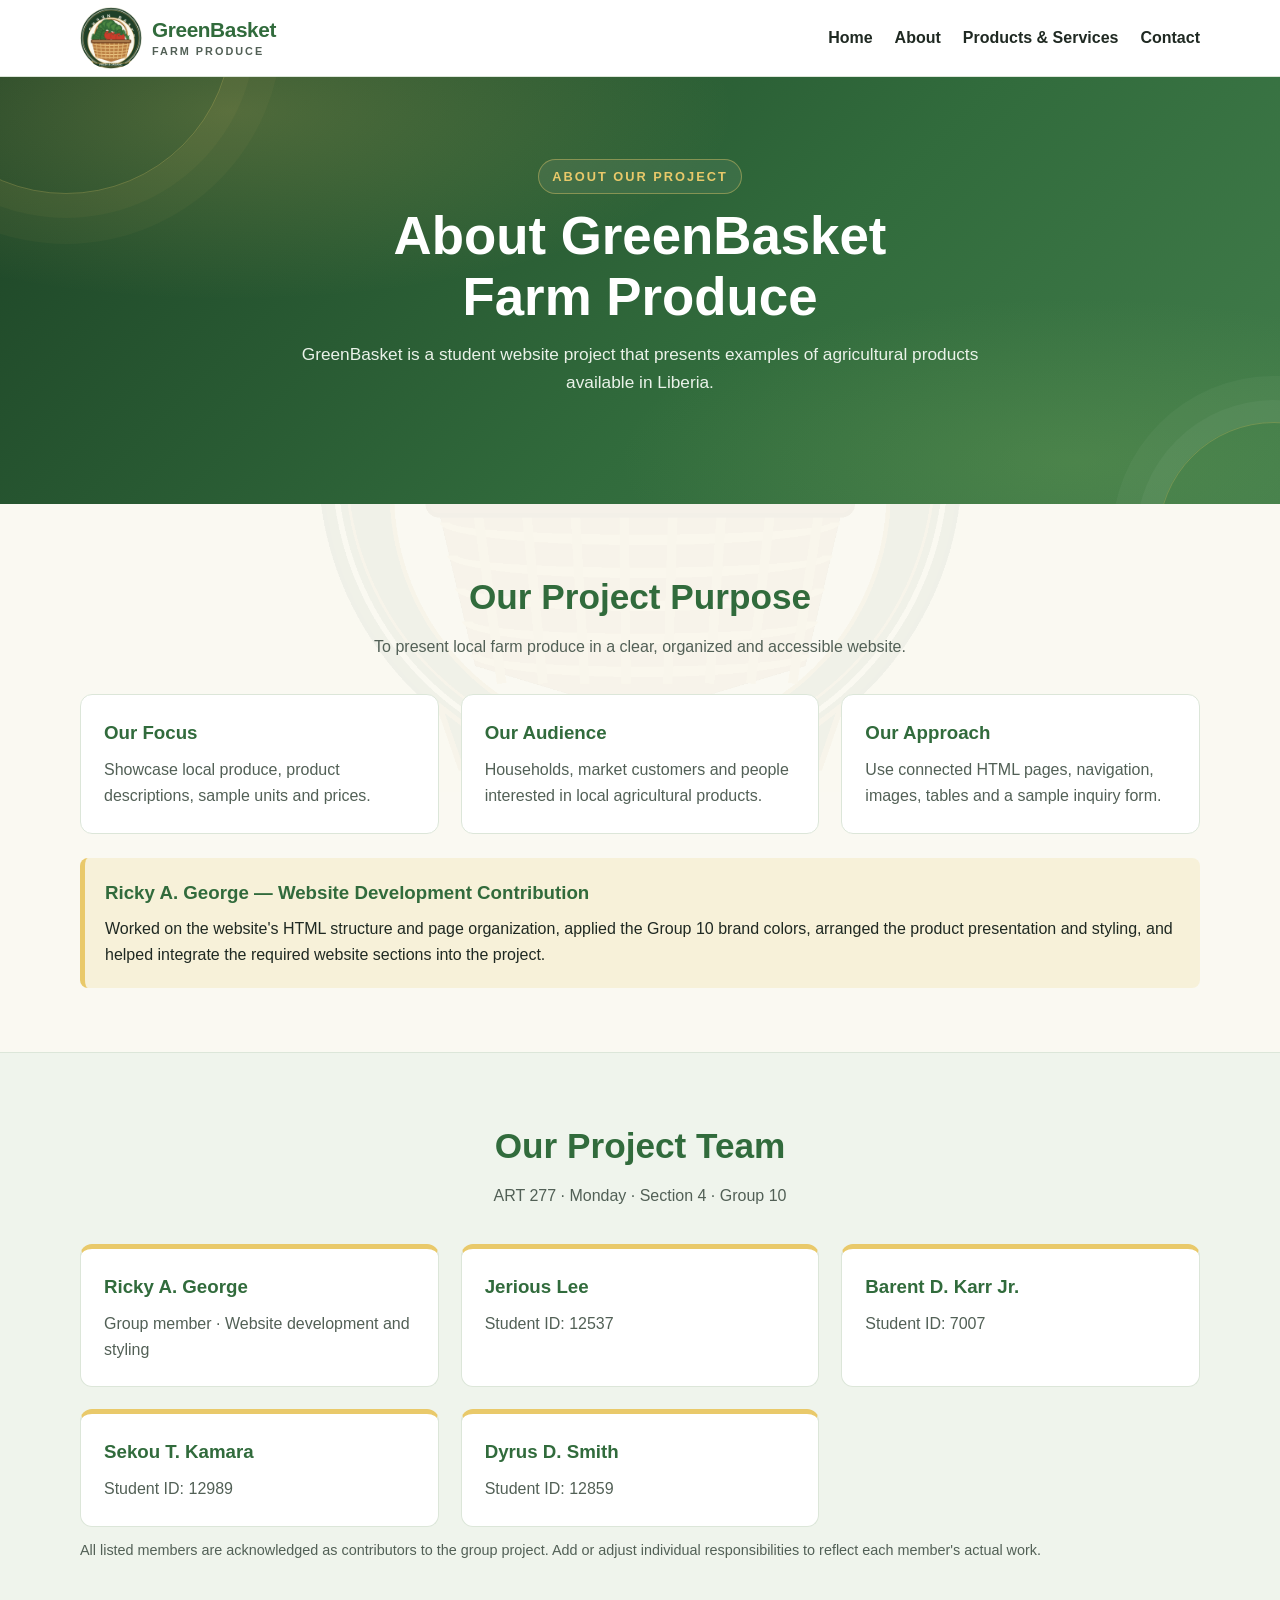
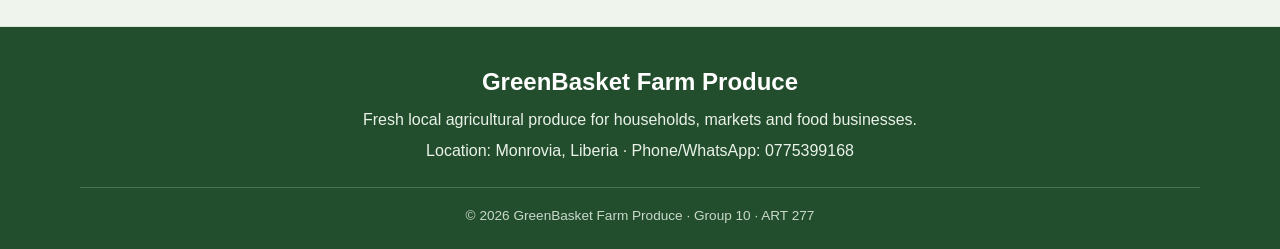
==== commit ebd40cd1: "Switch GreenBasket logo to PNG and show site name" ====
--- a/about.html
+++ b/about.html
@@ -2,7 +2,7 @@
 <html lang="en"><head><meta charset="UTF-8"><meta name="viewport" content="width=device-width, initial-scale=1.0">
 <title>About GreenBasket | Our Team</title><link rel="stylesheet" href="style.css"></head><body>
 <header class="site-header"><div class="container navbar">
-<a class="brand" href="index.html"><img src="images/logo.svg" alt="Green Basket Farm Produce logo" /></a>
+<a class="brand" href="index.html"><img src="images/logo.png" alt="Green Basket Farm Produce logo" /><span class="brand-name"><strong>GreenBasket</strong><small>Farm Produce</small></span></a>
 <nav aria-label="Main navigation"><ul class="nav-links">
 <li><a href="index.html">Home</a></li><li><a href="about.html">About</a></li>
 <li><a href="services.html">Products &amp; Services</a></li><li><a href="contact.html">Contact</a></li>
@@ -35,3 +35,4 @@
 
 
 
+
--- a/style.css
+++ b/style.css
@@ -218,9 +218,15 @@
 th { background: linear-gradient(105deg, #316B3C, #427D4B); }
 @media (prefers-reduced-motion: reduce) { *, *::before, *::after { scroll-behavior: auto !important; transition-duration: .01ms !important; animation-duration: .01ms !important; } }
 
-body::before { content: ''; position: fixed; inset: 0; z-index: 0; pointer-events: none; background: url('images/logo.svg') center 55% / min(72vw, 660px) no-repeat; opacity: .045; }
+body::before { content: ''; position: fixed; inset: 0; z-index: 0; pointer-events: none; background: url('images/logo.png') center 55% / min(72vw, 660px) no-repeat; opacity: .045; }
 
 
 body > * { position: relative; z-index: 1; }
 .brand > img { width: 60px; height: 60px; object-fit: contain; }
 
+
+.brand-name { display: grid; line-height: 1.05; color: var(--primary-green); }
+.brand-name strong { font-size: 1.3rem; letter-spacing: -.4px; }
+.brand-name small { margin-top: 5px; color: var(--muted); font-size: .68rem; font-weight: 800; letter-spacing: 2px; text-transform: uppercase; }
+.brand > img { width: 62px; height: 62px; border-radius: 50%; object-fit: cover; }
+
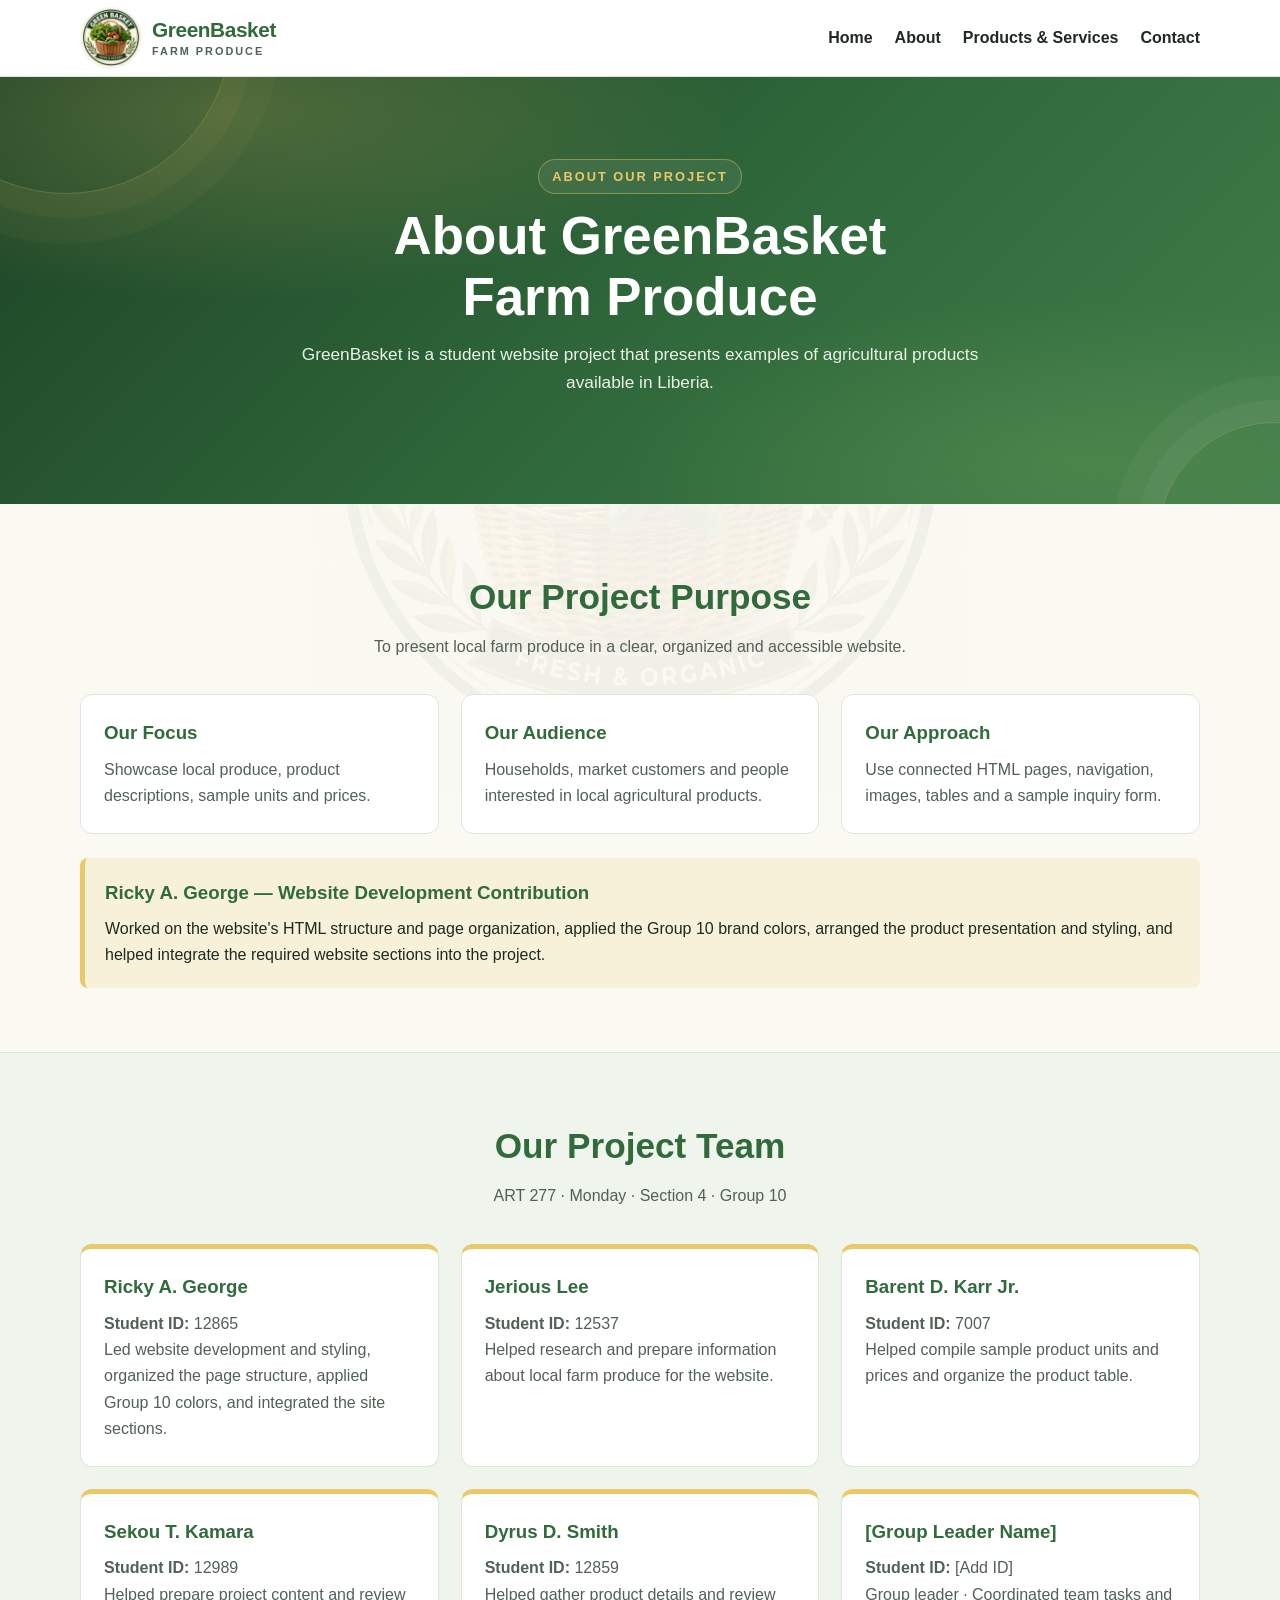
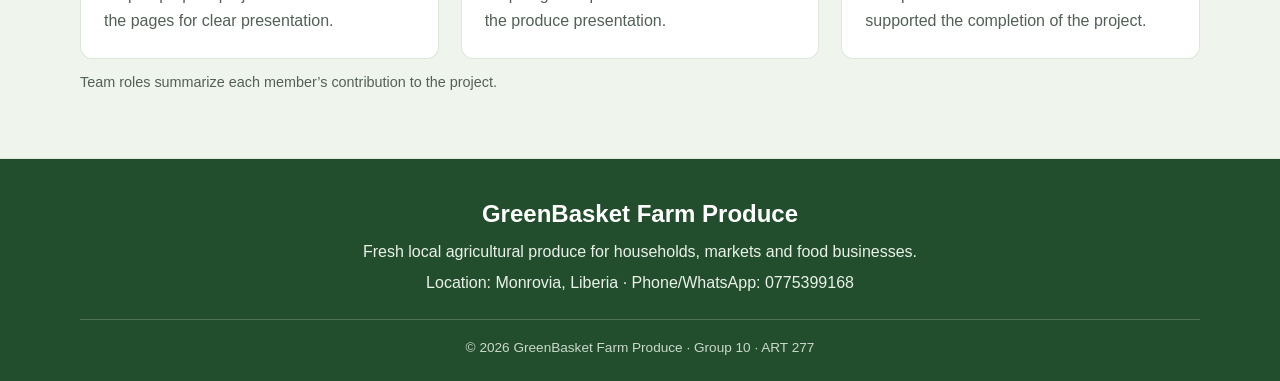
==== commit df417ae4: "Use uploaded logo and add member IDs and roles" ====
--- a/about.html
+++ b/about.html
@@ -2,7 +2,7 @@
 <html lang="en"><head><meta charset="UTF-8"><meta name="viewport" content="width=device-width, initial-scale=1.0">
 <title>About GreenBasket | Our Team</title><link rel="stylesheet" href="style.css"></head><body>
 <header class="site-header"><div class="container navbar">
-<a class="brand" href="index.html"><img src="images/logo.png" alt="Green Basket Farm Produce logo" /><span class="brand-name"><strong>GreenBasket</strong><small>Farm Produce</small></span></a>
+<a class="brand" href="index.html"><img src="images/logo.jpg" alt="Green Basket Farm Produce logo" /><span class="brand-name"><strong>GreenBasket</strong><small>Farm Produce</small></span></a>
 <nav aria-label="Main navigation"><ul class="nav-links">
 <li><a href="index.html">Home</a></li><li><a href="about.html">About</a></li>
 <li><a href="services.html">Products &amp; Services</a></li><li><a href="contact.html">Contact</a></li>
@@ -18,12 +18,13 @@
 </div></section>
 <section class="soft-section"><div class="container"><div class="section-heading"><h2>Our Project Team</h2><p>ART 277 · Monday · Section 4 · Group 10</p></div>
 <div class="grid">
-<div class="info-card team-card"><h3>Ricky A. George</h3><p>Group member · Website development and styling</p></div>
-<div class="info-card team-card"><h3>Jerious Lee</h3><p>Student ID: 12537</p></div>
-<div class="info-card team-card"><h3>Barent D. Karr Jr.</h3><p>Student ID: 7007</p></div>
-<div class="info-card team-card"><h3>Sekou T. Kamara</h3><p>Student ID: 12989</p></div>
-<div class="info-card team-card"><h3>Dyrus D. Smith</h3><p>Student ID: 12859</p></div>
-</div><p class="note">All listed members are acknowledged as contributors to the group project. Add or adjust individual responsibilities to reflect each member's actual work.</p>
+<div class="info-card team-card"><h3>Ricky A. George</h3><p><strong>Student ID:</strong> 12865</p><p>Led website development and styling, organized the page structure, applied Group 10 colors, and integrated the site sections.</p></div>
+<div class="info-card team-card"><h3>Jerious Lee</h3><p><strong>Student ID:</strong> 12537</p><p>Helped research and prepare information about local farm produce for the website.</p></div>
+<div class="info-card team-card"><h3>Barent D. Karr Jr.</h3><p><strong>Student ID:</strong> 7007</p><p>Helped compile sample product units and prices and organize the product table.</p></div>
+<div class="info-card team-card"><h3>Sekou T. Kamara</h3><p><strong>Student ID:</strong> 12989</p><p>Helped prepare project content and review the pages for clear presentation.</p></div>
+<div class="info-card team-card"><h3>Dyrus D. Smith</h3><p><strong>Student ID:</strong> 12859</p><p>Helped gather product details and review the produce presentation.</p></div>
+<div class="info-card team-card"><h3>[Group Leader Name]</h3><p><strong>Student ID:</strong> [Add ID]</p><p>Group leader · Coordinated team tasks and supported the completion of the project.</p></div>
+</div><p class="note">Team roles summarize each member’s contribution to the project.</p>
 </div></section>
 </main><footer><div class="container">
 <h2>GreenBasket Farm Produce</h2>
@@ -36,3 +37,4 @@
 
 
 
+
--- a/style.css
+++ b/style.css
@@ -1,29 +1,44 @@
 ﻿:root {
-  --primary-green: #316B3C;
-  --secondary-green: #427D4B;
-  --accent-yellow: #E9C96A;
-  --accent-yellow-hover: #D8B653;
-  --cream: #FAF9F2;
-  --white: #FFFFFF;
-  --tint: #EFF4EC;
-  --dark: #1F2922;
+  --primary-green: #316b3c;
+  --secondary-green: #427d4b;
+  --accent-yellow: #e9c96a;
+  --accent-yellow-hover: #d8b653;
+  --cream: #faf9f2;
+  --white: #ffffff;
+  --tint: #eff4ec;
+  --dark: #1f2922;
   --muted: #526056;
-  --border: #DCE6D9;
+  --border: #dce6d9;
   --radius: 12px;
-  --shadow: 0 5px 18px rgba(49, 107, 60, .09);
-}
-
-* { box-sizing: border-box; margin: 0; padding: 0; }
-html { scroll-behavior: smooth; }
+  --shadow: 0 5px 18px rgba(49, 107, 60, 0.09);
+}
+
+* {
+  box-sizing: border-box;
+  margin: 0;
+  padding: 0;
+}
+html {
+  scroll-behavior: smooth;
+}
 body {
   font-family: Arial, Helvetica, sans-serif;
   background: var(--cream);
   color: var(--dark);
   line-height: 1.65;
 }
-img { display: block; max-width: 100%; }
-a { color: inherit; text-decoration: none; }
-.container { width: min(92%, 1120px); margin: auto; }
+img {
+  display: block;
+  max-width: 100%;
+}
+a {
+  color: inherit;
+  text-decoration: none;
+}
+.container {
+  width: min(92%, 1120px);
+  margin: auto;
+}
 
 .site-header {
   background: var(--white);
@@ -43,60 +58,107 @@
   color: var(--primary-green);
   font-size: 1.35rem;
   font-weight: 800;
-  letter-spacing: -.5px;
-}
-.brand-name > span { color: #9A7724; }
-.brand { display: inline-flex; align-items: center; gap: 10px; }
-.brand > img { width: 48px; height: 48px; }
+  letter-spacing: -0.5px;
+}
+.brand-name > span {
+  color: #9a7724;
+}
+.brand {
+  display: inline-flex;
+  align-items: center;
+  gap: 10px;
+}
+.brand > img {
+  width: 48px;
+  height: 48px;
+}
 .nav-links {
   list-style: none;
   display: flex;
   flex-wrap: wrap;
   gap: 22px;
 }
-.nav-links a { font-weight: 700; color: var(--dark); }
-.nav-links a:hover, .nav-links a.active { color: var(--primary-green); }
+.nav-links a {
+  font-weight: 700;
+  color: var(--dark);
+}
+.nav-links a:hover,
+.nav-links a.active {
+  color: var(--primary-green);
+}
 
 .hero {
   color: var(--white);
   text-align: center;
   padding: 82px 18px;
-  background: linear-gradient(135deg, #234E2D, var(--primary-green));
-}
-.hero-content { max-width: 790px; margin: auto; }
+  background: linear-gradient(135deg, #234e2d, var(--primary-green));
+}
+.hero-content {
+  max-width: 790px;
+  margin: auto;
+}
 .eyebrow {
   color: var(--accent-yellow);
   text-transform: uppercase;
   letter-spacing: 2px;
-  font-size: .8rem;
+  font-size: 0.8rem;
   font-weight: 800;
 }
-.hero h1 { font-size: clamp(2rem, 5vw, 3.3rem); line-height: 1.15; margin: 12px 0; }
-.hero p { color: #EAF2E9; font-size: 1.08rem; margin: 0 auto 25px; max-width: 700px; }
+.hero h1 {
+  font-size: clamp(2rem, 5vw, 3.3rem);
+  line-height: 1.15;
+  margin: 12px 0;
+}
+.hero p {
+  color: #eaf2e9;
+  font-size: 1.08rem;
+  margin: 0 auto 25px;
+  max-width: 700px;
+}
 .button {
   display: inline-block;
   padding: 12px 20px;
   border-radius: 8px;
   background: var(--accent-yellow);
-  color: #243B27;
+  color: #243b27;
   font-weight: 800;
   border: 0;
   cursor: pointer;
 }
-.button:hover { background: var(--accent-yellow-hover); }
+.button:hover {
+  background: var(--accent-yellow-hover);
+}
 .button-outline {
   background: transparent;
   color: var(--white);
-  border: 1px solid rgba(255,255,255,.75);
+  border: 1px solid rgba(255, 255, 255, 0.75);
   margin-left: 8px;
 }
-.button-outline:hover { background: rgba(255,255,255,.12); }
-
-section { padding: 64px 0; }
-.section-heading { text-align: center; max-width: 720px; margin: 0 auto 34px; }
-.section-heading h2 { color: var(--primary-green); font-size: clamp(1.7rem, 4vw, 2.2rem); }
-.section-heading p { color: var(--muted); margin-top: 8px; }
-.grid { display: grid; grid-template-columns: repeat(3, 1fr); gap: 22px; }
+.button-outline:hover {
+  background: rgba(255, 255, 255, 0.12);
+}
+
+section {
+  padding: 64px 0;
+}
+.section-heading {
+  text-align: center;
+  max-width: 720px;
+  margin: 0 auto 34px;
+}
+.section-heading h2 {
+  color: var(--primary-green);
+  font-size: clamp(1.7rem, 4vw, 2.2rem);
+}
+.section-heading p {
+  color: var(--muted);
+  margin-top: 8px;
+}
+.grid {
+  display: grid;
+  grid-template-columns: repeat(3, 1fr);
+  gap: 22px;
+}
 .card {
   background: var(--white);
   border: 1px solid var(--border);
@@ -104,49 +166,104 @@
   overflow: hidden;
   box-shadow: var(--shadow);
 }
-.card-body { padding: 20px; }
-.card h3 { color: var(--primary-green); margin-bottom: 7px; }
-.card p { color: var(--muted); }
-.product-image { background: var(--tint); aspect-ratio: 4 / 3; overflow: hidden; }
-.product-image img { width: 100%; height: 100%; object-fit: cover; }
+.card-body {
+  padding: 20px;
+}
+.card h3 {
+  color: var(--primary-green);
+  margin-bottom: 7px;
+}
+.card p {
+  color: var(--muted);
+}
+.product-image {
+  background: var(--tint);
+  aspect-ratio: 4 / 3;
+  overflow: hidden;
+}
+.product-image img {
+  width: 100%;
+  height: 100%;
+  object-fit: cover;
+}
 .tag {
   display: inline-block;
   background: var(--tint);
   color: var(--primary-green);
   border-radius: 30px;
   padding: 4px 10px;
-  font-size: .75rem;
+  font-size: 0.75rem;
   font-weight: 800;
   margin-bottom: 10px;
 }
-.soft-section { background: var(--tint); border-block: 1px solid var(--border); }
+.soft-section {
+  background: var(--tint);
+  border-block: 1px solid var(--border);
+}
 .info-card {
   padding: 23px;
   border: 1px solid var(--border);
   border-radius: var(--radius);
   background: var(--white);
 }
-.info-card h3 { color: var(--primary-green); margin-bottom: 8px; }
-.info-card p { color: var(--muted); }
-.team-card { border-top: 5px solid var(--accent-yellow); }
+.info-card h3 {
+  color: var(--primary-green);
+  margin-bottom: 8px;
+}
+.info-card p {
+  color: var(--muted);
+}
+.team-card {
+  border-top: 5px solid var(--accent-yellow);
+}
 .contribution {
-  background: #F7F1D9;
+  background: #f7f1d9;
   border-left: 5px solid var(--accent-yellow);
   border-radius: 8px;
   padding: 20px;
   margin-top: 24px;
 }
-.contribution h3 { color: var(--primary-green); margin-bottom: 7px; }
-
-.table-wrap { overflow-x: auto; background: var(--white); border-radius: var(--radius); box-shadow: var(--shadow); }
-table { width: 100%; border-collapse: collapse; min-width: 560px; }
-th, td { padding: 15px 17px; text-align: left; border-bottom: 1px solid var(--border); }
-th { background: var(--primary-green); color: var(--white); }
-tr:nth-child(even) td { background: #F7FAF5; }
-.note { color: var(--muted); font-size: .9rem; margin-top: 12px; }
-
-.steps { counter-reset: step; }
-.step { position: relative; }
+.contribution h3 {
+  color: var(--primary-green);
+  margin-bottom: 7px;
+}
+
+.table-wrap {
+  overflow-x: auto;
+  background: var(--white);
+  border-radius: var(--radius);
+  box-shadow: var(--shadow);
+}
+table {
+  width: 100%;
+  border-collapse: collapse;
+  min-width: 560px;
+}
+th,
+td {
+  padding: 15px 17px;
+  text-align: left;
+  border-bottom: 1px solid var(--border);
+}
+th {
+  background: var(--primary-green);
+  color: var(--white);
+}
+tr:nth-child(even) td {
+  background: #f7faf5;
+}
+.note {
+  color: var(--muted);
+  font-size: 0.9rem;
+  margin-top: 12px;
+}
+
+.steps {
+  counter-reset: step;
+}
+.step {
+  position: relative;
+}
 .step-number {
   display: inline-block;
   background: var(--accent-yellow);
@@ -156,77 +273,262 @@
   font-weight: 800;
   margin-bottom: 10px;
 }
-form { display: grid; gap: 14px; }
-label { display: block; font-weight: 700; margin-bottom: 5px; }
-input, select, textarea {
+form {
+  display: grid;
+  gap: 14px;
+}
+label {
+  display: block;
+  font-weight: 700;
+  margin-bottom: 5px;
+}
+input,
+select,
+textarea {
   width: 100%;
   padding: 12px;
-  border: 1px solid #C8D5C7;
+  border: 1px solid #c8d5c7;
   border-radius: 7px;
   background: var(--white);
   font: inherit;
 }
-textarea { min-height: 125px; resize: vertical; }
-.form-note { color: var(--muted); font-size: .9rem; }
+textarea {
+  min-height: 125px;
+  resize: vertical;
+}
+.form-note {
+  color: var(--muted);
+  font-size: 0.9rem;
+}
 
 footer {
-  background: #234E2D;
-  color: #EAF2E9;
+  background: #234e2d;
+  color: #eaf2e9;
   text-align: center;
   padding: 35px 0 22px;
 }
-footer h2 { color: var(--white); margin-bottom: 5px; }
-footer p { margin: 5px 0; }
-.footer-bottom { border-top: 1px solid rgba(255,255,255,.2); margin-top: 22px; padding-top: 17px; font-size: .85rem; color: #C9D9CA; }
+footer h2 {
+  color: var(--white);
+  margin-bottom: 5px;
+}
+footer p {
+  margin: 5px 0;
+}
+.footer-bottom {
+  border-top: 1px solid rgba(255, 255, 255, 0.2);
+  margin-top: 22px;
+  padding-top: 17px;
+  font-size: 0.85rem;
+  color: #c9d9ca;
+}
 
 @media (max-width: 760px) {
-  .navbar { flex-direction: column; justify-content: center; padding: 15px 0; }
-  .nav-links { justify-content: center; gap: 13px 18px; }
-  .grid { grid-template-columns: 1fr 1fr; }
-  section { padding: 48px 0; }
-  .hero { padding: 62px 16px; }
+  .navbar {
+    flex-direction: column;
+    justify-content: center;
+    padding: 15px 0;
+  }
+  .nav-links {
+    justify-content: center;
+    gap: 13px 18px;
+  }
+  .grid {
+    grid-template-columns: 1fr 1fr;
+  }
+  section {
+    padding: 48px 0;
+  }
+  .hero {
+    padding: 62px 16px;
+  }
 }
 @media (max-width: 520px) {
-  .grid { grid-template-columns: 1fr; }
-  .button-outline { margin: 10px 0 0; }
-}
-
-
+  .grid {
+    grid-template-columns: 1fr;
+  }
+  .button-outline {
+    margin: 10px 0 0;
+  }
+}
 
 /* Fresh, lively details for the GreenBasket experience. */
-:root { --shadow: 0 12px 30px rgba(49, 107, 60, .12); }
-.site-header { backdrop-filter: blur(14px); background: rgba(255,255,255,.94); }
-.brand > img { width: 54px; height: 54px; transition: transform .25s ease; }
-.brand:hover > img { transform: rotate(-7deg) scale(1.06); }
-.nav-links a { position: relative; padding: 8px 0; }
-.nav-links a::after { content: ""; position: absolute; left: 0; right: 100%; bottom: 2px; height: 2px; background: var(--accent-yellow); transition: right .2s ease; }
-.nav-links a:hover::after, .nav-links a.active::after { right: 0; }
-.hero { position: relative; isolation: isolate; overflow: hidden; background: radial-gradient(ellipse at 18% 8%, rgba(233,201,106,.22), transparent 34%), radial-gradient(ellipse at 84% 90%, rgba(125,174,91,.24), transparent 30%), linear-gradient(135deg, #1D4326, #316B3C 58%, #427D4B); }
-.hero::before, .hero::after { content: ""; position: absolute; z-index: -1; border: 1px solid rgba(233,201,106,.26); border-radius: 50%; }
-.hero::before { width: 330px; height: 330px; top: -215px; left: -100px; box-shadow: 0 0 0 24px rgba(233,201,106,.04), 0 0 0 50px rgba(233,201,106,.035); }
-.hero::after { width: 230px; height: 230px; right: -110px; bottom: -150px; box-shadow: 0 0 0 22px rgba(255,255,255,.04), 0 0 0 46px rgba(255,255,255,.035); }
-.eyebrow { display: inline-block; padding: 6px 13px; border: 1px solid rgba(233,201,106,.42); border-radius: 999px; background: rgba(255,255,255,.07); }
-.hero h1 { text-wrap: balance; }
-.button { box-shadow: 0 7px 18px rgba(10,35,15,.18); transition: transform .2s ease, box-shadow .2s ease, background .2s ease; }
-.button:hover { transform: translateY(-3px); box-shadow: 0 11px 22px rgba(10,35,15,.23); }
-.card { transition: transform .25s ease, box-shadow .25s ease; }
-.card:hover { transform: translateY(-7px); box-shadow: 0 18px 36px rgba(49,107,60,.17); }
-.product-image img { transition: transform .45s cubic-bezier(.2,.7,.2,1); }
-.card:hover .product-image img { transform: scale(1.055); }
-.info-card { transition: transform .2s ease, border-color .2s ease, box-shadow .2s ease; }
-.info-card:hover { transform: translateY(-4px); border-color: rgba(49,107,60,.3); box-shadow: var(--shadow); }
-th { background: linear-gradient(105deg, #316B3C, #427D4B); }
-@media (prefers-reduced-motion: reduce) { *, *::before, *::after { scroll-behavior: auto !important; transition-duration: .01ms !important; animation-duration: .01ms !important; } }
-
-body::before { content: ''; position: fixed; inset: 0; z-index: 0; pointer-events: none; background: url('images/logo.png') center 55% / min(72vw, 660px) no-repeat; opacity: .045; }
-
-
-body > * { position: relative; z-index: 1; }
-.brand > img { width: 60px; height: 60px; object-fit: contain; }
-
-
-.brand-name { display: grid; line-height: 1.05; color: var(--primary-green); }
-.brand-name strong { font-size: 1.3rem; letter-spacing: -.4px; }
-.brand-name small { margin-top: 5px; color: var(--muted); font-size: .68rem; font-weight: 800; letter-spacing: 2px; text-transform: uppercase; }
-.brand > img { width: 62px; height: 62px; border-radius: 50%; object-fit: cover; }
-
+:root {
+  --shadow: 0 12px 30px rgba(49, 107, 60, 0.12);
+}
+.site-header {
+  backdrop-filter: blur(14px);
+  background: rgba(255, 255, 255, 0.94);
+}
+.brand > img {
+  width: 54px;
+  height: 54px;
+  transition: transform 0.25s ease;
+}
+.brand:hover > img {
+  transform: rotate(-7deg) scale(1.06);
+}
+.nav-links a {
+  position: relative;
+  padding: 8px 0;
+}
+.nav-links a::after {
+  content: "";
+  position: absolute;
+  left: 0;
+  right: 100%;
+  bottom: 2px;
+  height: 2px;
+  background: var(--accent-yellow);
+  transition: right 0.2s ease;
+}
+.nav-links a:hover::after,
+.nav-links a.active::after {
+  right: 0;
+}
+.hero {
+  position: relative;
+  isolation: isolate;
+  overflow: hidden;
+  background:
+    radial-gradient(
+      ellipse at 18% 8%,
+      rgba(233, 201, 106, 0.22),
+      transparent 34%
+    ),
+    radial-gradient(
+      ellipse at 84% 90%,
+      rgba(125, 174, 91, 0.24),
+      transparent 30%
+    ),
+    linear-gradient(135deg, #1d4326, #316b3c 58%, #427d4b);
+}
+.hero::before,
+.hero::after {
+  content: "";
+  position: absolute;
+  z-index: -1;
+  border: 1px solid rgba(233, 201, 106, 0.26);
+  border-radius: 50%;
+}
+.hero::before {
+  width: 330px;
+  height: 330px;
+  top: -215px;
+  left: -100px;
+  box-shadow:
+    0 0 0 24px rgba(233, 201, 106, 0.04),
+    0 0 0 50px rgba(233, 201, 106, 0.035);
+}
+.hero::after {
+  width: 230px;
+  height: 230px;
+  right: -110px;
+  bottom: -150px;
+  box-shadow:
+    0 0 0 22px rgba(255, 255, 255, 0.04),
+    0 0 0 46px rgba(255, 255, 255, 0.035);
+}
+.eyebrow {
+  display: inline-block;
+  padding: 6px 13px;
+  border: 1px solid rgba(233, 201, 106, 0.42);
+  border-radius: 999px;
+  background: rgba(255, 255, 255, 0.07);
+}
+.hero h1 {
+  text-wrap: balance;
+}
+.button {
+  box-shadow: 0 7px 18px rgba(10, 35, 15, 0.18);
+  transition:
+    transform 0.2s ease,
+    box-shadow 0.2s ease,
+    background 0.2s ease;
+}
+.button:hover {
+  transform: translateY(-3px);
+  box-shadow: 0 11px 22px rgba(10, 35, 15, 0.23);
+}
+.card {
+  transition:
+    transform 0.25s ease,
+    box-shadow 0.25s ease;
+}
+.card:hover {
+  transform: translateY(-7px);
+  box-shadow: 0 18px 36px rgba(49, 107, 60, 0.17);
+}
+.product-image img {
+  transition: transform 0.45s cubic-bezier(0.2, 0.7, 0.2, 1);
+}
+.card:hover .product-image img {
+  transform: scale(1.055);
+}
+.info-card {
+  transition:
+    transform 0.2s ease,
+    border-color 0.2s ease,
+    box-shadow 0.2s ease;
+}
+.info-card:hover {
+  transform: translateY(-4px);
+  border-color: rgba(49, 107, 60, 0.3);
+  box-shadow: var(--shadow);
+}
+th {
+  background: linear-gradient(105deg, #316b3c, #427d4b);
+}
+@media (prefers-reduced-motion: reduce) {
+  *,
+  *::before,
+  *::after {
+    scroll-behavior: auto !important;
+    transition-duration: 0.01ms !important;
+    animation-duration: 0.01ms !important;
+  }
+}
+
+body::before {
+  content: "";
+  position: fixed;
+  inset: 0;
+  z-index: 0;
+  pointer-events: none;
+  background: url("images/logo.jpg") center 55% / min(72vw, 660px) no-repeat;
+  opacity: 0.045;
+}
+
+body > * {
+  position: relative;
+  z-index: 1;
+}
+.brand > img {
+  width: 60px;
+  height: 60px;
+  object-fit: contain;
+}
+
+.brand-name {
+  display: grid;
+  line-height: 1.05;
+  color: var(--primary-green);
+}
+.brand-name strong {
+  font-size: 1.3rem;
+  letter-spacing: -0.4px;
+}
+.brand-name small {
+  margin-top: 5px;
+  color: var(--muted);
+  font-size: 0.68rem;
+  font-weight: 800;
+  letter-spacing: 2px;
+  text-transform: uppercase;
+}
+.brand > img {
+  width: 62px;
+  height: 62px;
+  border-radius: 50%;
+  object-fit: cover;
+}
+
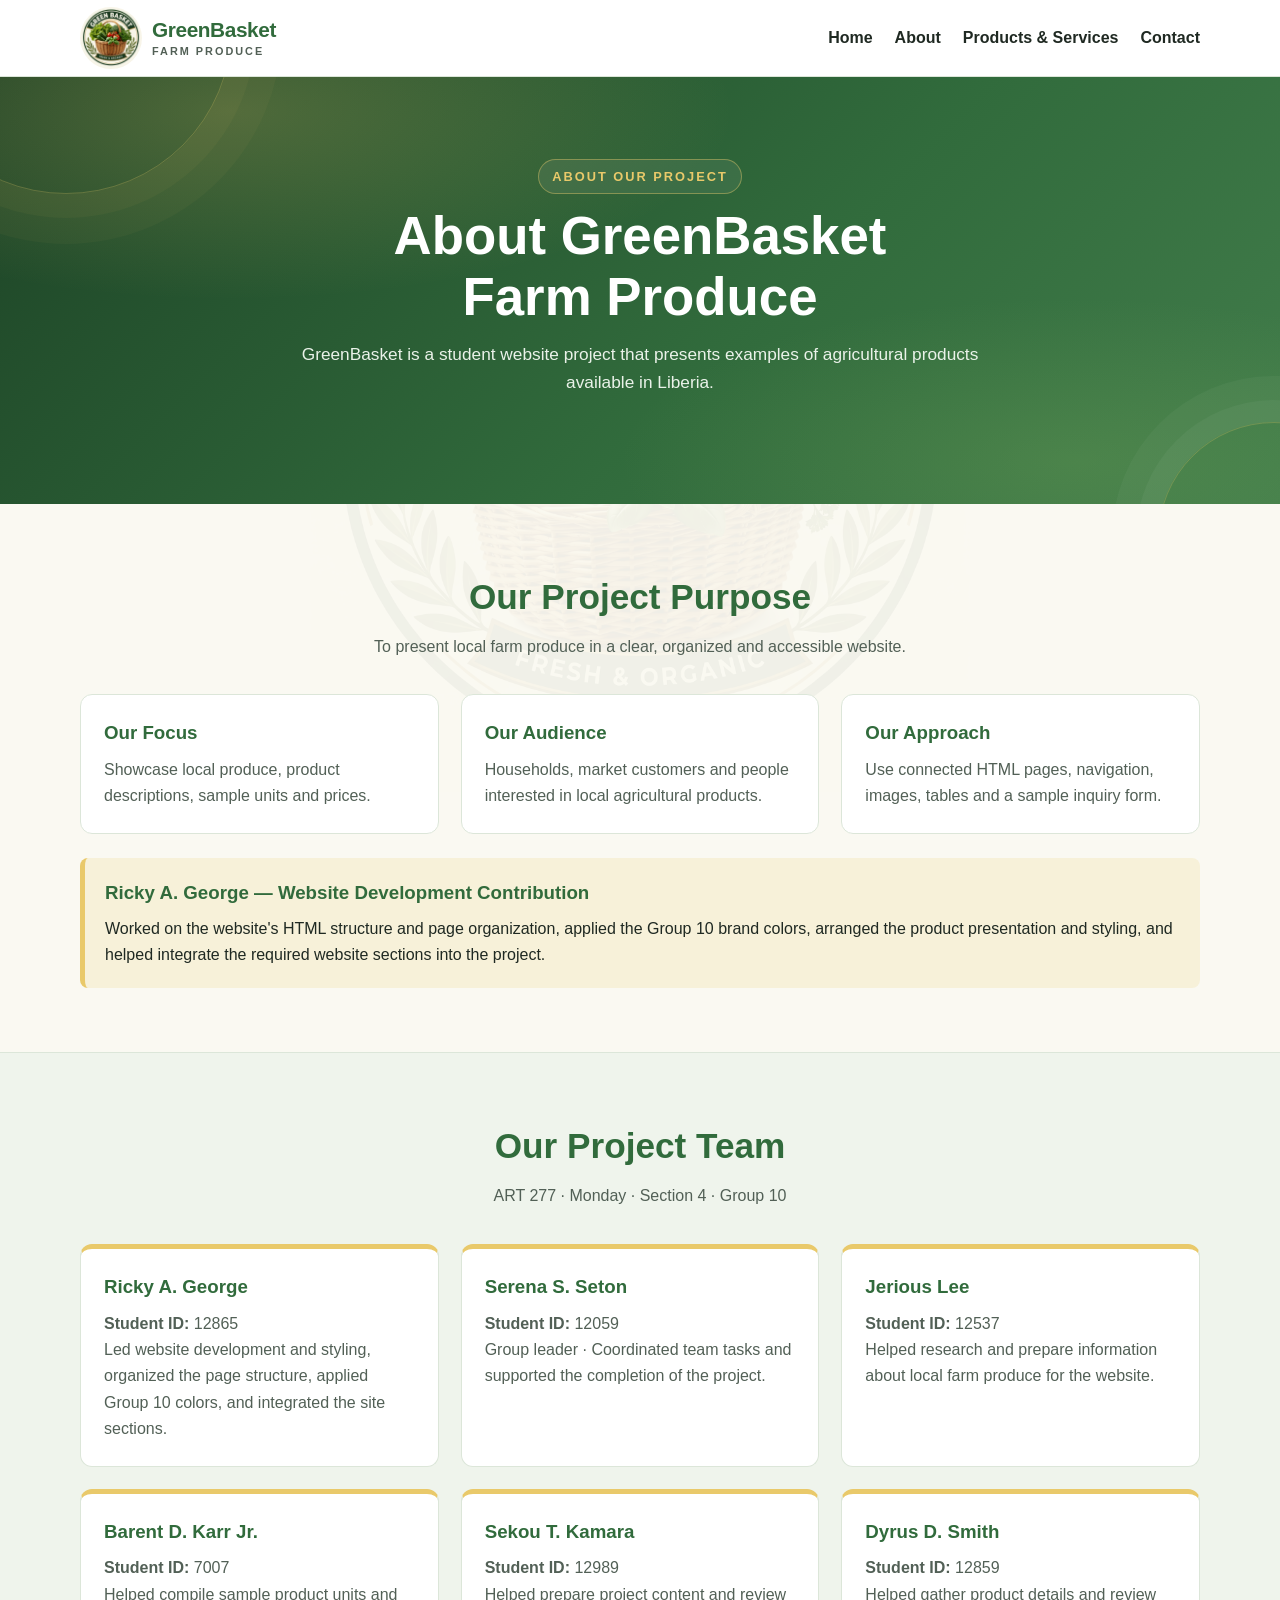
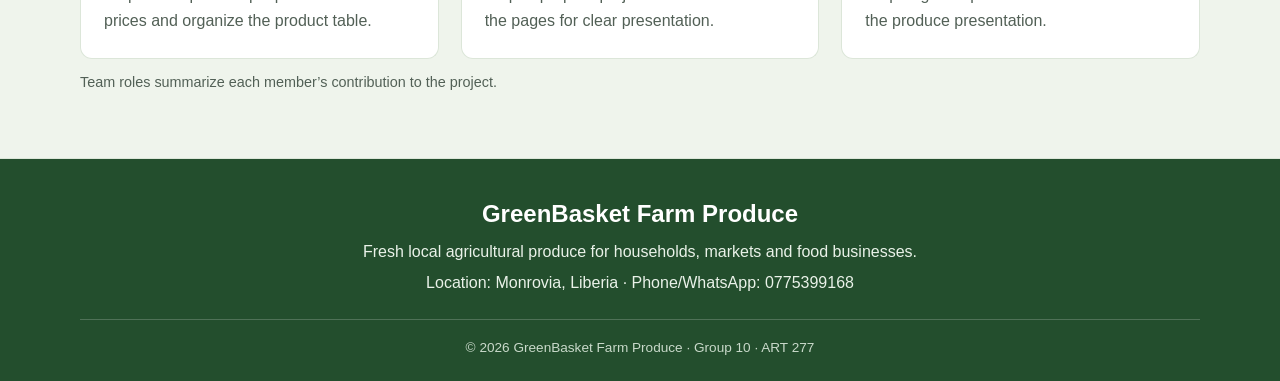
==== commit 6ec44f66: "Add Serena Seton as group leader" ====
--- a/about.html
+++ b/about.html
@@ -19,11 +19,11 @@
 <section class="soft-section"><div class="container"><div class="section-heading"><h2>Our Project Team</h2><p>ART 277 · Monday · Section 4 · Group 10</p></div>
 <div class="grid">
 <div class="info-card team-card"><h3>Ricky A. George</h3><p><strong>Student ID:</strong> 12865</p><p>Led website development and styling, organized the page structure, applied Group 10 colors, and integrated the site sections.</p></div>
+<div class="info-card team-card"><h3>Serena S. Seton</h3><p><strong>Student ID:</strong> 12059</p><p>Group leader · Coordinated team tasks and supported the completion of the project.</p></div>
 <div class="info-card team-card"><h3>Jerious Lee</h3><p><strong>Student ID:</strong> 12537</p><p>Helped research and prepare information about local farm produce for the website.</p></div>
 <div class="info-card team-card"><h3>Barent D. Karr Jr.</h3><p><strong>Student ID:</strong> 7007</p><p>Helped compile sample product units and prices and organize the product table.</p></div>
 <div class="info-card team-card"><h3>Sekou T. Kamara</h3><p><strong>Student ID:</strong> 12989</p><p>Helped prepare project content and review the pages for clear presentation.</p></div>
 <div class="info-card team-card"><h3>Dyrus D. Smith</h3><p><strong>Student ID:</strong> 12859</p><p>Helped gather product details and review the produce presentation.</p></div>
-<div class="info-card team-card"><h3>[Group Leader Name]</h3><p><strong>Student ID:</strong> [Add ID]</p><p>Group leader · Coordinated team tasks and supported the completion of the project.</p></div>
 </div><p class="note">Team roles summarize each member’s contribution to the project.</p>
 </div></section>
 </main><footer><div class="container">
